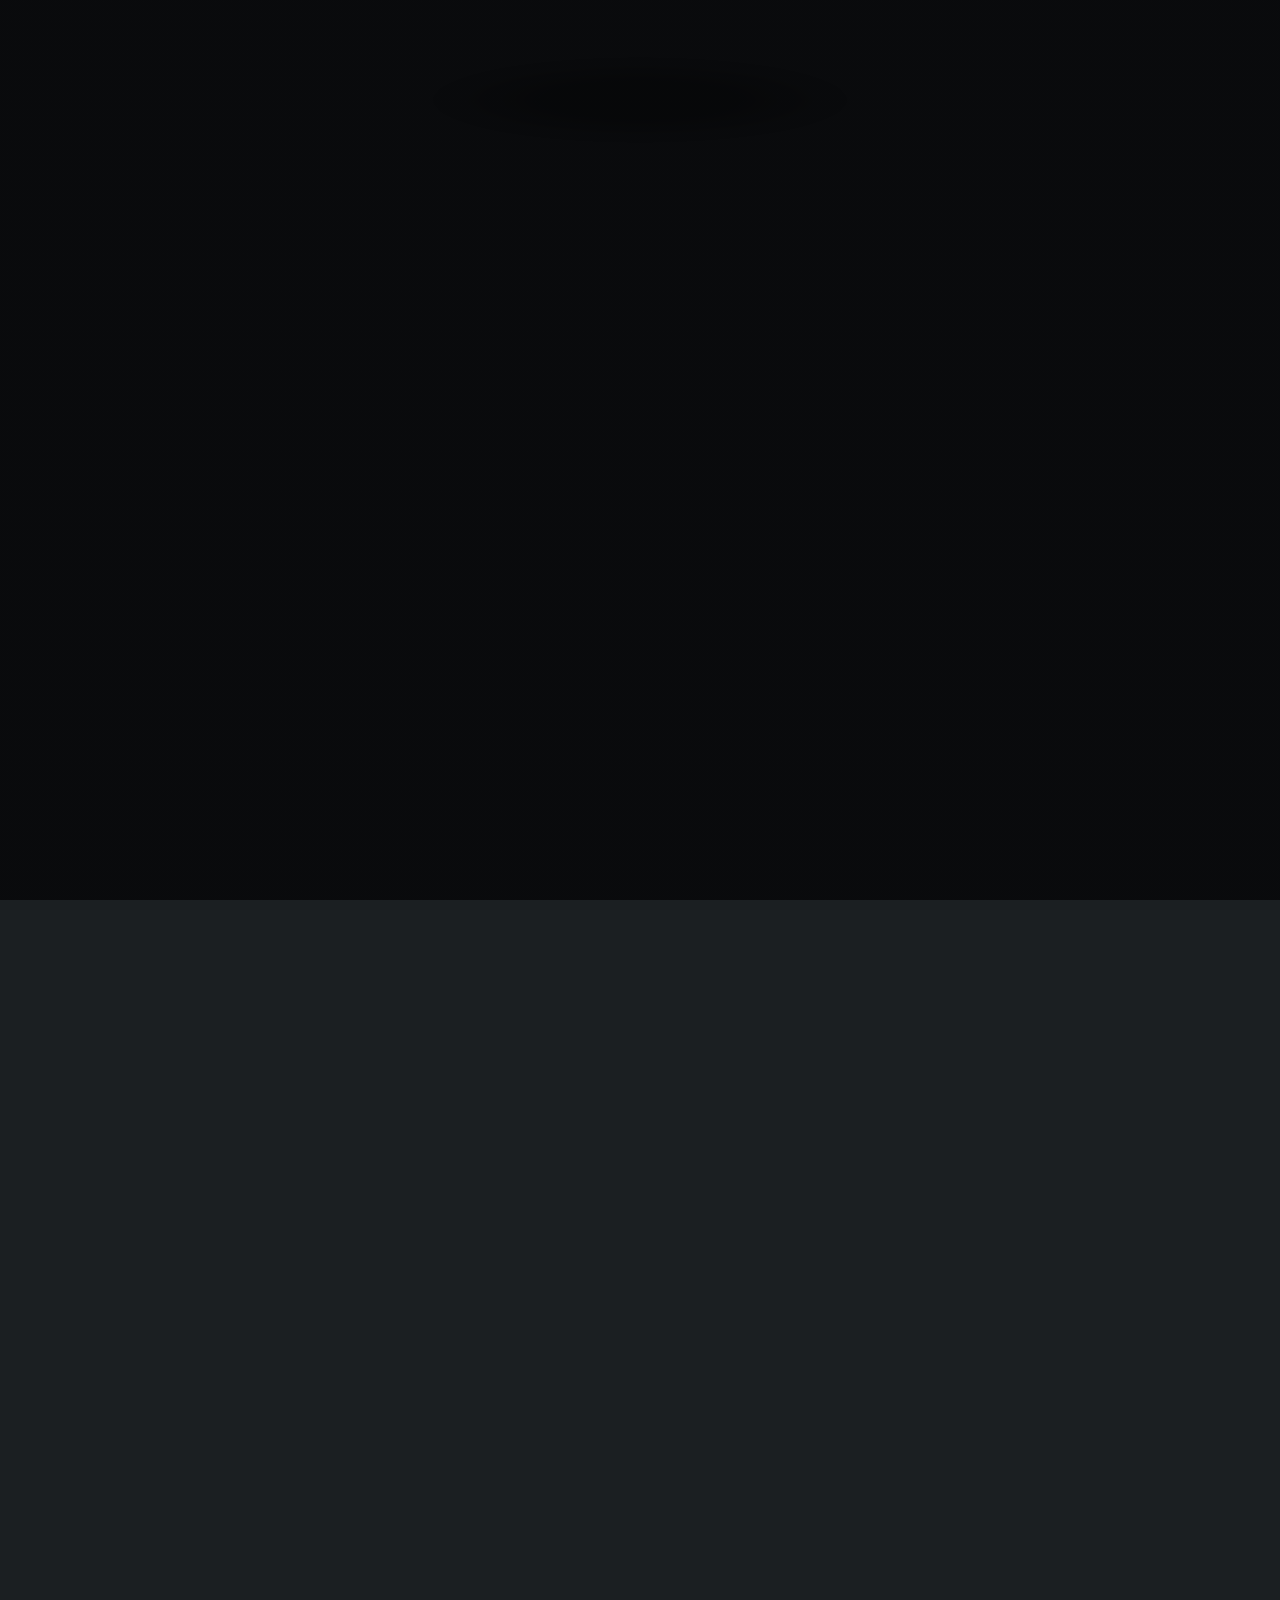
==== index.html @ 987b0de3 "updated CV" ====
<!DOCTYPE HTML>
<!--
	Dimension by HTML5 UP
	html5up.net | @ajlkn
	Free for personal and commercial use under the CCA 3.0 license (html5up.net/license)
-->
<html>
	<head>
		<title>Robb Calder - Hot Rocky Planet Researcher</title>
		<meta charset="utf-8" />
		<meta name="viewport" content="width=device-width, initial-scale=1, user-scalable=no" />
		<meta name="description" content="Robb, PhD student researching atmospheres of hot rocky planets and runaway greenhouse effects.">
		<link rel="stylesheet" href="assets/css/main.css" />
		<noscript><link rel="stylesheet" href="assets/css/noscript.css" /></noscript>
	</head>
	<body class="is-preload">

		<!-- Wrapper -->
			<div id="wrapper">

				<!-- Header -->
					<header id="header">
						<div class="content">
							<div class="inner">
								<h1>Robb Calder</h1>
								<p>Astrophysics PhD Student, University of Cambridge</p>
							</div>
						</div>
						<nav>
							<ul>
								<li><a href="#intro">About Me</a></li>
								<li><a href="#work">Research</a></li>
								<li><a href="#about">CV</a></li>
								<li><a href="#contact">Contact</a></li>
								<!--<li><a href="#elements">Elements</a></li>-->
							</ul>
						</nav>
					</header>

				<!-- Main -->
					<div id="main">

						<!-- Intro -->
							<article id="intro">
								<h2 class="major">About Me</h2>
								<span class="image main"><img src="images/RCalder_1.jpg" alt="" style="display: block; margin: 0 auto; width: 50%; height: auto;"/></span>
								<p>I’m Robb, a PhD student at the Institute of Astronomy, University of Cambridge. My research focuses on the atmospheres and interiors of Sub-Neptunes: planets between the size of Earth and Neptune. They are the most common type of planet in the galaxy, but there is still so much we don't know about them. What are they made of? How did they form? Could they support life? I use coupled interior-atmosphere models to simulate their evolution and their potential for hosting life.</p>
							</article>

						<!-- Work -->
							<article id="work">
								<h2 class="major">Research</h2>
								<style>
								  .spaced-heading {
								    margin-top: 90px;
								  }
								</style>

								<h3 class="spaced-heading">Magma Oceans on Sub-Neptunes</h3>
								<p>My current work focusses on the thermal evolution of magma oceans on Sub-Neptunes. Most of the rocky planets in the solar system, such as Earth, Mars and Venus, began in a fully molten state. Over time, their surfaces solidified, and they continued to evolve into the worlds we observe today. For Sub-Neptune sized planets, the evolution of magma oceans may differ significantly from that of the Solar System planets because of their massive, hydrogen-dominated atmospheres. Using the PROTEUS modelling framework, we investigate the factors that govern magma ocean evolution on sub-Neptunes, and assess whether some may host permanent magma oceans that never solidify.</p>
								<span class="image main"><img src="images/Slide2.jpg" alt="" /></span>
								<h3 class="spaced-heading">Ozone on Venus</h3>
								<p>My previous research has focused on ozone in the atmospheres of Venus-like planets. The presence of an ozone layer in Venus' mesosphere is a puzzle for 									planetary scientists: its origin remains unknown. If a similar ozone layer were found on other Venus-like worlds, it could complicate the use of ozone as a marker for 									identifying habitable Earth-like planets. I’ve been using atmospheric models to investigate the source of Venus' ozone and explore whether it might appear on other 									planets with similar conditions.</p>
								<span class="image main"><img src="images/Slide1.jpg" alt="" /></span>
								<h3 class="spaced-heading">Selected Publications</h3>
								<ul>
								        <li>Calder, R., Shorttle, O., Nicholls, H., Lichtenberg, T., & Guimond, C. M. (2026). Most rocky sub-Neptunes are molten: mapping the solidification shoreline for gas dwarf exoplanets. Monthly Notices of the Royal Astronomical Society, 549(3), stag1007. <a href="https://ui.adsabs.harvard.edu/abs/2026MNRAS.549g1007C/abstract">(ADS Link)</a>.</li>
									<li>Calder, R., Shorttle, O., Jordan, S., Rimmer, P., & Constantinou, T. (2025). Abiotic ozone in the observable atmospheres of Venus and Venus-like exoplanets. Monthly Notices of the Royal Astronomical Society, 540(3), 2432-2450. <a href="https://ui.adsabs.harvard.edu/abs/2025MNRAS.540.2432C/abstract">(ADS Link)</a>.</li>
									<li>Helling, C., Samra, D., Lewis, D., Calder, R., Hirst, G., Woitke, P., ... & Chubb, K. L. (2023). Exoplanet weather and climate regimes with clouds and thermal 										ionospheres-A model grid study in support of large-scale observational campaigns. Astronomy & Astrophysics, 671, A122 <a href="https://ui.adsabs.harvard.edu/abs/2023A%26A...671A.122H/abstract">(ADS link)</a>.</li>
								</ul>
							</article>

						<!-- About -->
							<article id="about">
								<style>
								  .spaced_paragraph {
								    margin-bottom: 40px;
								  }
								</style>
								<h2 class="major">CV</h2>
								<embed src="Academic_CV.pdf" width="700" height="800" type="application/pdf">
							</article>

						<!-- Contact -->
							<article id="contact">
							
								<h2 class="major">Contact</h2>
								<h3 class="spaced-heading">Address</h3>
								<p>
								Institute of Astronomy<br>
								Madingley Rd, Cambridge<br>
								CB3 0HA<br>
								
								<h3 class="spaced-heading">E-mail</h3>
								<p>rdc49@cam.ac.uk</p>
							</article>

					</div>

				<!-- Footer -->
					<footer id="footer">
						<p class="copyright">&copy;Design: <a href="https://html5up.net">HTML5 UP</a>.</p>
					</footer>

			</div>

		<!-- BG -->
			<div id="bg"></div>

		<!-- Scripts -->
			<script src="assets/js/jquery.min.js"></script>
			<script src="assets/js/browser.min.js"></script>
			<script src="assets/js/breakpoints.min.js"></script>
			<script src="assets/js/util.js"></script>
			<script src="assets/js/main.js"></script>

	</body>
</html>
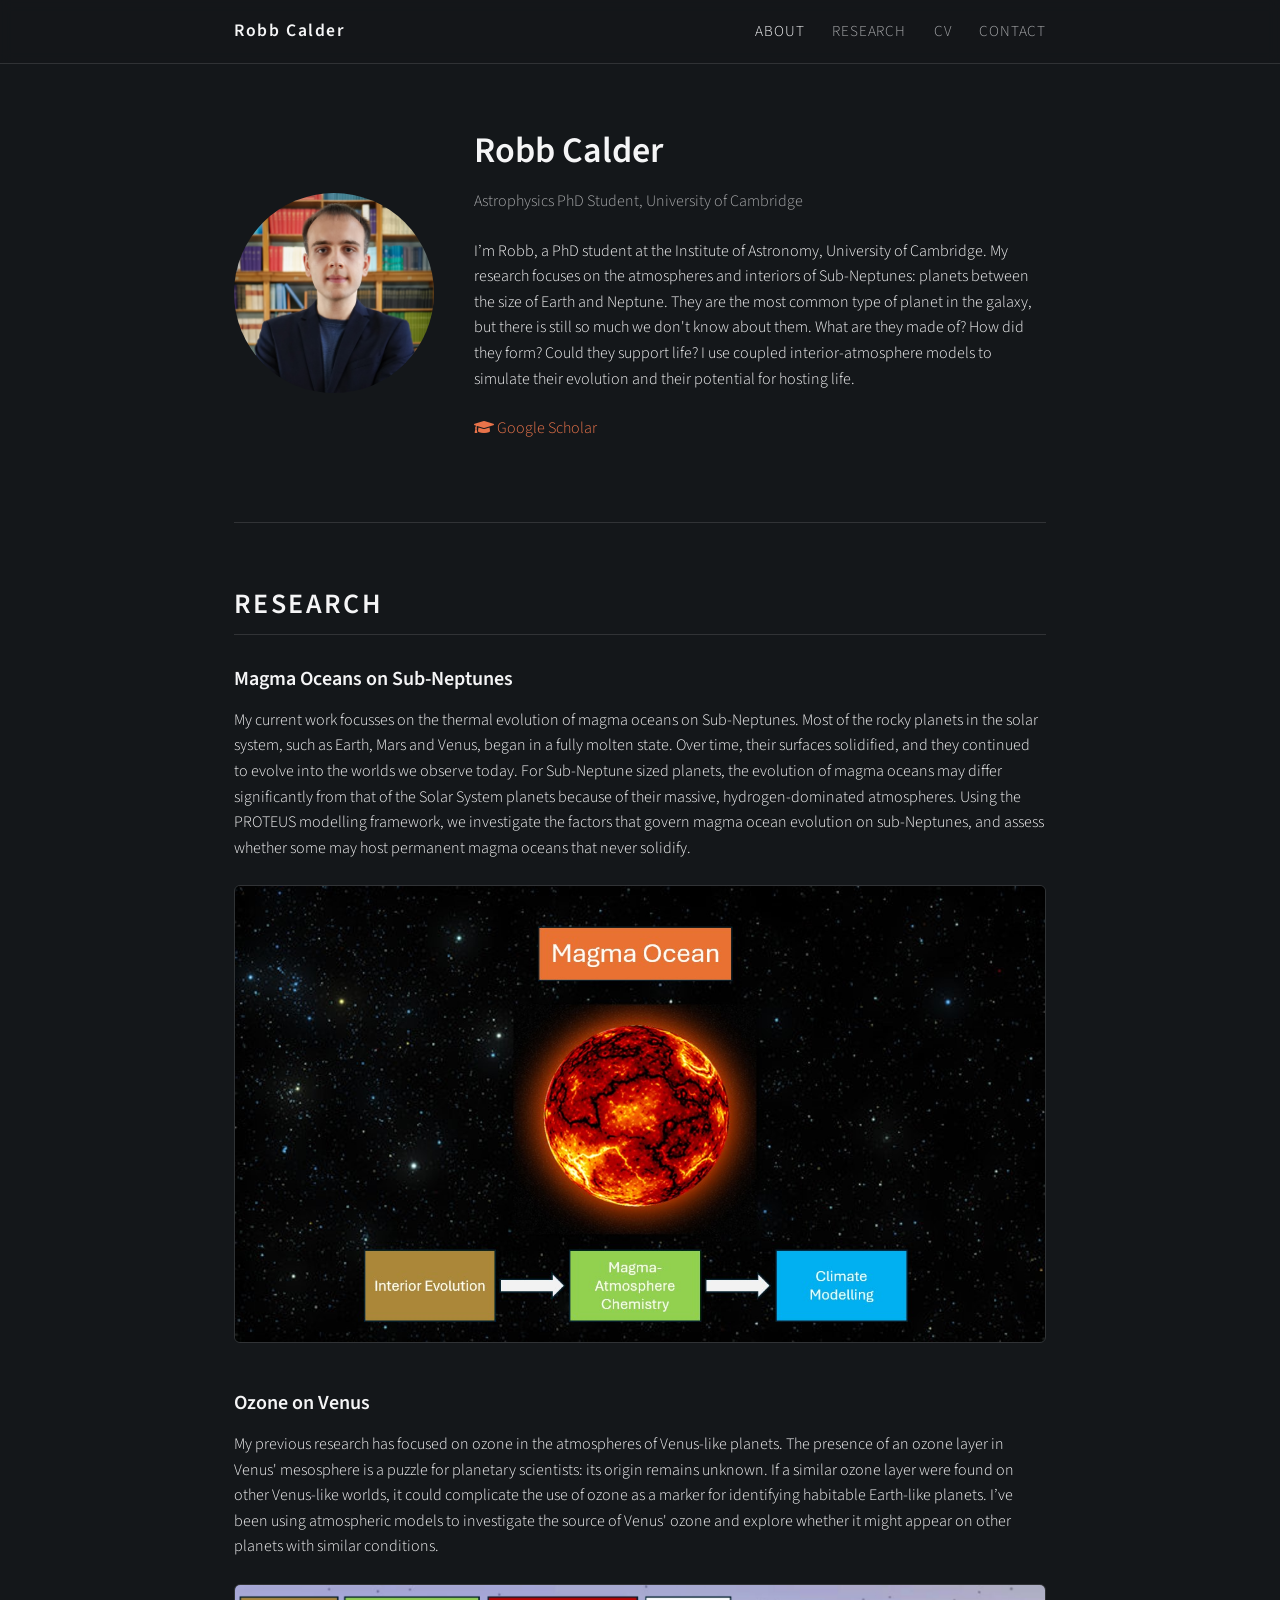
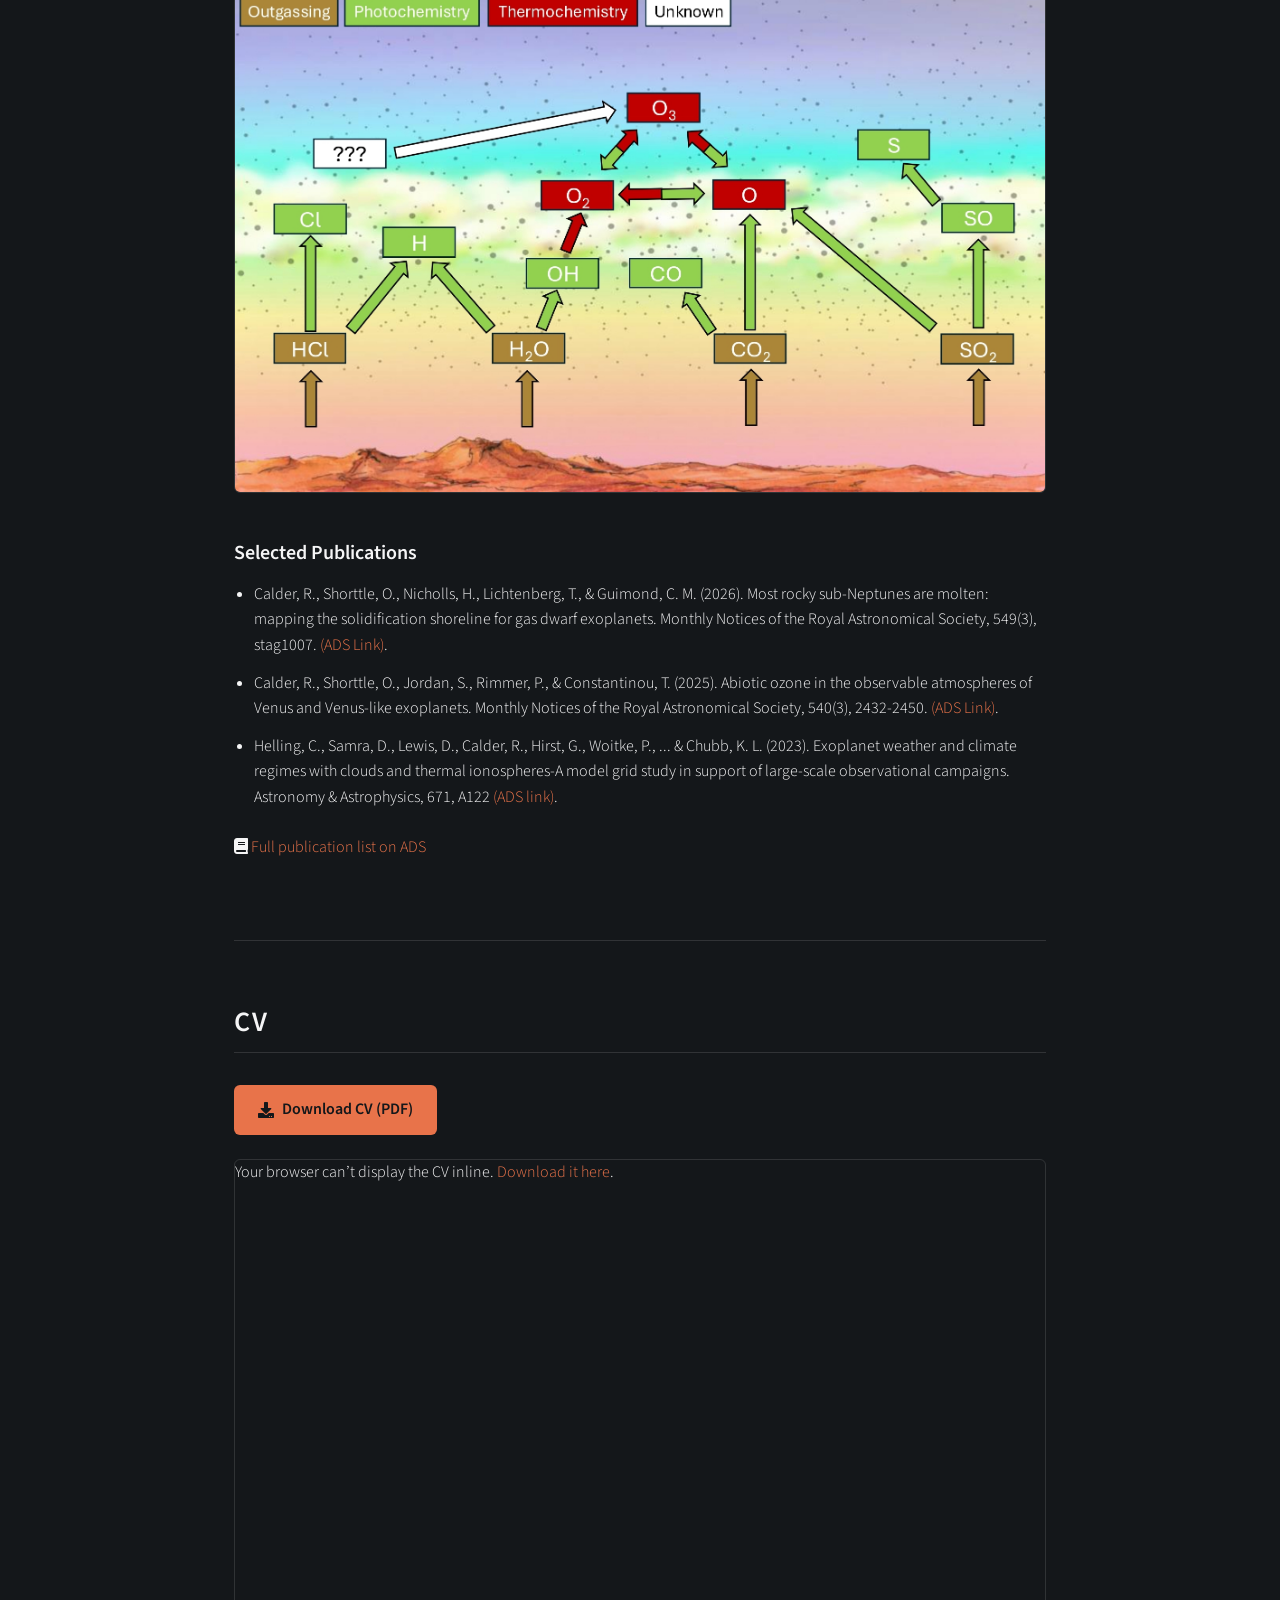
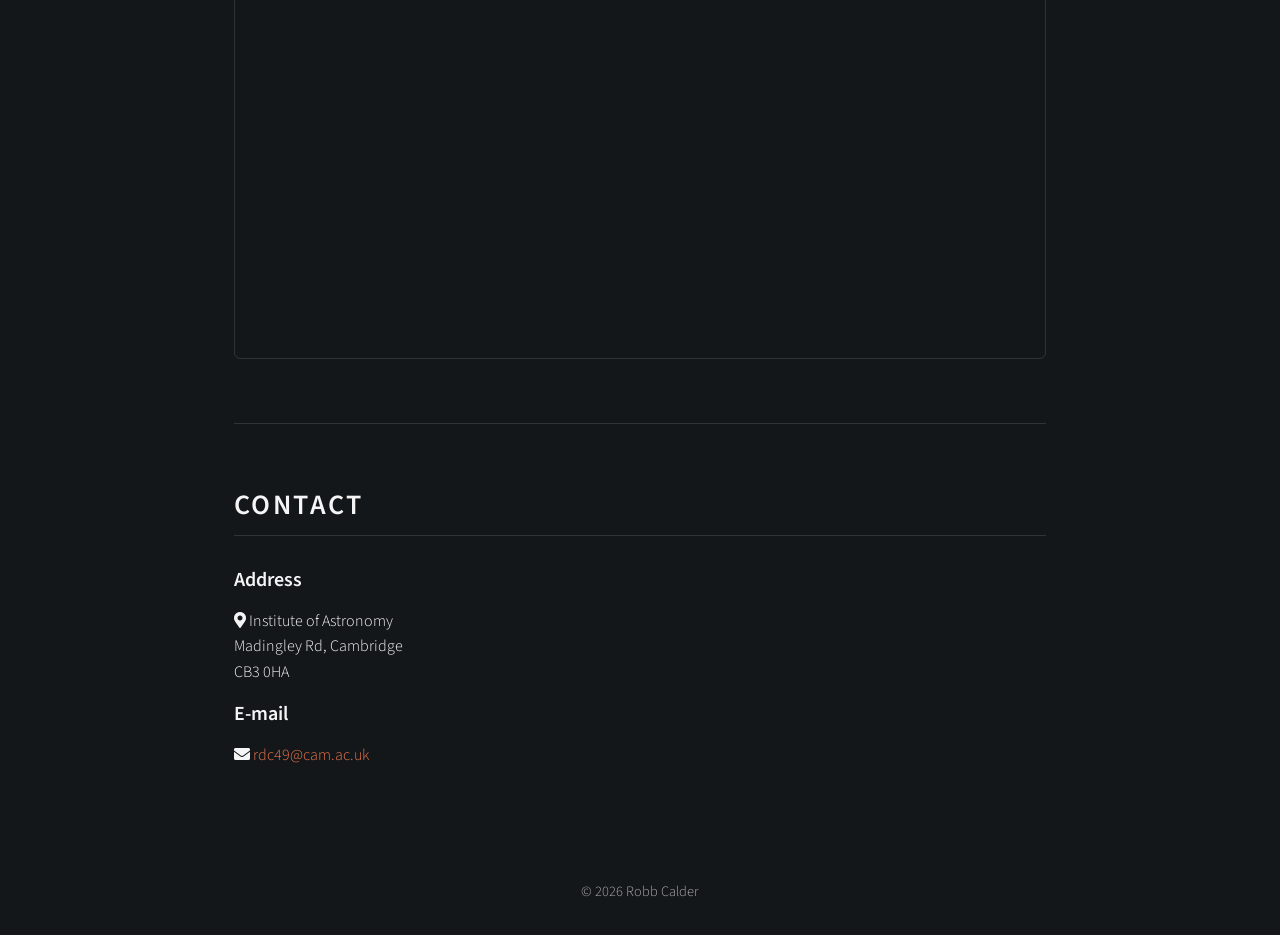
==== commit f1aabdb7: "Rebuild site as plain HTML/CSS, fix content issues, add profile/publication links Replace the jQuery" ====
--- a/index.html
+++ b/index.html
@@ -1,118 +1,113 @@
-<!DOCTYPE HTML>
-<!--
-	Dimension by HTML5 UP
-	html5up.net | @ajlkn
-	Free for personal and commercial use under the CCA 3.0 license (html5up.net/license)
--->
-<html>
-	<head>
-		<title>Robb Calder - Hot Rocky Planet Researcher</title>
-		<meta charset="utf-8" />
-		<meta name="viewport" content="width=device-width, initial-scale=1, user-scalable=no" />
-		<meta name="description" content="Robb, PhD student researching atmospheres of hot rocky planets and runaway greenhouse effects.">
-		<link rel="stylesheet" href="assets/css/main.css" />
-		<noscript><link rel="stylesheet" href="assets/css/noscript.css" /></noscript>
-	</head>
-	<body class="is-preload">
-
-		<!-- Wrapper -->
-			<div id="wrapper">
-
-				<!-- Header -->
-					<header id="header">
-						<div class="content">
-							<div class="inner">
-								<h1>Robb Calder</h1>
-								<p>Astrophysics PhD Student, University of Cambridge</p>
-							</div>
-						</div>
-						<nav>
-							<ul>
-								<li><a href="#intro">About Me</a></li>
-								<li><a href="#work">Research</a></li>
-								<li><a href="#about">CV</a></li>
-								<li><a href="#contact">Contact</a></li>
-								<!--<li><a href="#elements">Elements</a></li>-->
-							</ul>
-						</nav>
-					</header>
-
-				<!-- Main -->
-					<div id="main">
-
-						<!-- Intro -->
-							<article id="intro">
-								<h2 class="major">About Me</h2>
-								<span class="image main"><img src="images/RCalder_1.jpg" alt="" style="display: block; margin: 0 auto; width: 50%; height: auto;"/></span>
-								<p>I’m Robb, a PhD student at the Institute of Astronomy, University of Cambridge. My research focuses on the atmospheres and interiors of Sub-Neptunes: planets between the size of Earth and Neptune. They are the most common type of planet in the galaxy, but there is still so much we don't know about them. What are they made of? How did they form? Could they support life? I use coupled interior-atmosphere models to simulate their evolution and their potential for hosting life.</p>
-							</article>
-
-						<!-- Work -->
-							<article id="work">
-								<h2 class="major">Research</h2>
-								<style>
-								  .spaced-heading {
-								    margin-top: 90px;
-								  }
-								</style>
-
-								<h3 class="spaced-heading">Magma Oceans on Sub-Neptunes</h3>
-								<p>My current work focusses on the thermal evolution of magma oceans on Sub-Neptunes. Most of the rocky planets in the solar system, such as Earth, Mars and Venus, began in a fully molten state. Over time, their surfaces solidified, and they continued to evolve into the worlds we observe today. For Sub-Neptune sized planets, the evolution of magma oceans may differ significantly from that of the Solar System planets because of their massive, hydrogen-dominated atmospheres. Using the PROTEUS modelling framework, we investigate the factors that govern magma ocean evolution on sub-Neptunes, and assess whether some may host permanent magma oceans that never solidify.</p>
-								<span class="image main"><img src="images/Slide2.jpg" alt="" /></span>
-								<h3 class="spaced-heading">Ozone on Venus</h3>
-								<p>My previous research has focused on ozone in the atmospheres of Venus-like planets. The presence of an ozone layer in Venus' mesosphere is a puzzle for 									planetary scientists: its origin remains unknown. If a similar ozone layer were found on other Venus-like worlds, it could complicate the use of ozone as a marker for 									identifying habitable Earth-like planets. I’ve been using atmospheric models to investigate the source of Venus' ozone and explore whether it might appear on other 									planets with similar conditions.</p>
-								<span class="image main"><img src="images/Slide1.jpg" alt="" /></span>
-								<h3 class="spaced-heading">Selected Publications</h3>
-								<ul>
-								        <li>Calder, R., Shorttle, O., Nicholls, H., Lichtenberg, T., & Guimond, C. M. (2026). Most rocky sub-Neptunes are molten: mapping the solidification shoreline for gas dwarf exoplanets. Monthly Notices of the Royal Astronomical Society, 549(3), stag1007. <a href="https://ui.adsabs.harvard.edu/abs/2026MNRAS.549g1007C/abstract">(ADS Link)</a>.</li>
-									<li>Calder, R., Shorttle, O., Jordan, S., Rimmer, P., & Constantinou, T. (2025). Abiotic ozone in the observable atmospheres of Venus and Venus-like exoplanets. Monthly Notices of the Royal Astronomical Society, 540(3), 2432-2450. <a href="https://ui.adsabs.harvard.edu/abs/2025MNRAS.540.2432C/abstract">(ADS Link)</a>.</li>
-									<li>Helling, C., Samra, D., Lewis, D., Calder, R., Hirst, G., Woitke, P., ... & Chubb, K. L. (2023). Exoplanet weather and climate regimes with clouds and thermal 										ionospheres-A model grid study in support of large-scale observational campaigns. Astronomy & Astrophysics, 671, A122 <a href="https://ui.adsabs.harvard.edu/abs/2023A%26A...671A.122H/abstract">(ADS link)</a>.</li>
-								</ul>
-							</article>
-
-						<!-- About -->
-							<article id="about">
-								<style>
-								  .spaced_paragraph {
-								    margin-bottom: 40px;
-								  }
-								</style>
-								<h2 class="major">CV</h2>
-								<embed src="Academic_CV.pdf" width="700" height="800" type="application/pdf">
-							</article>
-
-						<!-- Contact -->
-							<article id="contact">
-							
-								<h2 class="major">Contact</h2>
-								<h3 class="spaced-heading">Address</h3>
-								<p>
-								Institute of Astronomy<br>
-								Madingley Rd, Cambridge<br>
-								CB3 0HA<br>
-								
-								<h3 class="spaced-heading">E-mail</h3>
-								<p>rdc49@cam.ac.uk</p>
-							</article>
-
-					</div>
-
-				<!-- Footer -->
-					<footer id="footer">
-						<p class="copyright">&copy;Design: <a href="https://html5up.net">HTML5 UP</a>.</p>
-					</footer>
-
-			</div>
-
-		<!-- BG -->
-			<div id="bg"></div>
-
-		<!-- Scripts -->
-			<script src="assets/js/jquery.min.js"></script>
-			<script src="assets/js/browser.min.js"></script>
-			<script src="assets/js/breakpoints.min.js"></script>
-			<script src="assets/js/util.js"></script>
-			<script src="assets/js/main.js"></script>
-
-	</body>
-</html>
+<!DOCTYPE html>
+<html lang="en">
+	<head>
+		<meta charset="utf-8" />
+		<title>Robb Calder - Hot Rocky Planet Researcher</title>
+		<meta name="viewport" content="width=device-width, initial-scale=1" />
+		<meta name="description" content="Robb, PhD student researching atmospheres of hot rocky planets and runaway greenhouse effects.">
+		<link rel="preconnect" href="https://fonts.googleapis.com">
+		<link rel="preconnect" href="https://fonts.gstatic.com" crossorigin>
+		<link rel="stylesheet" href="https://fonts.googleapis.com/css?family=Source+Sans+Pro:300,300italic,600,600italic&display=swap">
+		<link rel="stylesheet" href="assets/css/fontawesome-all.min.css" />
+		<link rel="stylesheet" href="assets/css/main.css" />
+	</head>
+	<body>
+
+		<header id="site-header">
+			<div class="header-inner">
+				<a href="#about" class="site-title">Robb Calder</a>
+
+				<button class="nav-toggle" aria-expanded="false" aria-controls="site-nav" aria-label="Toggle navigation">
+					<span></span><span></span><span></span>
+				</button>
+
+				<nav id="site-nav">
+					<a href="#about">About</a>
+					<a href="#research">Research</a>
+					<a href="#cv">CV</a>
+					<a href="#contact">Contact</a>
+				</nav>
+			</div>
+		</header>
+
+		<main>
+
+			<section id="about" class="section">
+				<div class="section-inner about-layout">
+					<span class="portrait-frame">
+						<img class="portrait" src="images/RCalder_1.jpg" alt="Portrait photo of Robb Calder" />
+					</span>
+					<div>
+						<h1>Robb Calder</h1>
+						<p class="subtitle">Astrophysics PhD Student, University of Cambridge</p>
+						<p>I&rsquo;m Robb, a PhD student at the Institute of Astronomy, University of Cambridge. My research focuses on the atmospheres and interiors of Sub-Neptunes: planets between the size of Earth and Neptune. They are the most common type of planet in the galaxy, but there is still so much we don't know about them. What are they made of? How did they form? Could they support life? I use coupled interior-atmosphere models to simulate their evolution and their potential for hosting life.</p>
+						<p class="profile-links">
+							<a href="https://scholar.google.com/scholar?hl=en&amp;as_sdt=0%2C5&amp;q=robb+calder&amp;btnG="><i class="fas fa-graduation-cap" aria-hidden="true"></i> Google Scholar</a>
+						</p>
+					</div>
+				</div>
+			</section>
+
+			<section id="research" class="section">
+				<div class="section-inner">
+					<h2>Research</h2>
+
+					<article class="research-item">
+						<h3>Magma Oceans on Sub-Neptunes</h3>
+						<p>My current work focusses on the thermal evolution of magma oceans on Sub-Neptunes. Most of the rocky planets in the solar system, such as Earth, Mars and Venus, began in a fully molten state. Over time, their surfaces solidified, and they continued to evolve into the worlds we observe today. For Sub-Neptune sized planets, the evolution of magma oceans may differ significantly from that of the Solar System planets because of their massive, hydrogen-dominated atmospheres. Using the PROTEUS modelling framework, we investigate the factors that govern magma ocean evolution on sub-Neptunes, and assess whether some may host permanent magma oceans that never solidify.</p>
+						<img src="images/Slide2.jpg" alt="Diagram of magma ocean evolution beneath a hydrogen-dominated atmosphere on a sub-Neptune" />
+					</article>
+
+					<article class="research-item">
+						<h3>Ozone on Venus</h3>
+						<p>My previous research has focused on ozone in the atmospheres of Venus-like planets. The presence of an ozone layer in Venus' mesosphere is a puzzle for planetary scientists: its origin remains unknown. If a similar ozone layer were found on other Venus-like worlds, it could complicate the use of ozone as a marker for identifying habitable Earth-like planets. I&rsquo;ve been using atmospheric models to investigate the source of Venus' ozone and explore whether it might appear on other planets with similar conditions.</p>
+						<img src="images/Slide1.jpg" alt="Diagram of abiotic ozone formation in the atmosphere of Venus" />
+					</article>
+
+					<div class="research-item">
+						<h3>Selected Publications</h3>
+						<ul class="publications">
+							<li>Calder, R., Shorttle, O., Nicholls, H., Lichtenberg, T., &amp; Guimond, C. M. (2026). Most rocky sub-Neptunes are molten: mapping the solidification shoreline for gas dwarf exoplanets. Monthly Notices of the Royal Astronomical Society, 549(3), stag1007. <a href="https://ui.adsabs.harvard.edu/abs/2026MNRAS.549g1007C/abstract">(ADS Link)</a>.</li>
+							<li>Calder, R., Shorttle, O., Jordan, S., Rimmer, P., &amp; Constantinou, T. (2025). Abiotic ozone in the observable atmospheres of Venus and Venus-like exoplanets. Monthly Notices of the Royal Astronomical Society, 540(3), 2432-2450. <a href="https://ui.adsabs.harvard.edu/abs/2025MNRAS.540.2432C/abstract">(ADS Link)</a>.</li>
+							<li>Helling, C., Samra, D., Lewis, D., Calder, R., Hirst, G., Woitke, P., ... &amp; Chubb, K. L. (2023). Exoplanet weather and climate regimes with clouds and thermal ionospheres-A model grid study in support of large-scale observational campaigns. Astronomy &amp; Astrophysics, 671, A122 <a href="https://ui.adsabs.harvard.edu/abs/2023A%26A...671A.122H/abstract">(ADS link)</a>.</li>
+						</ul>
+						<p class="publications-link"><i class="fas fa-book" aria-hidden="true"></i> <a href="https://ui.adsabs.harvard.edu/search/fq=%7B!type%3Daqp%20v%3D%24fq_database%7D&fq_database=(database%3Aastronomy%20OR%20database%3Aphysics)&q=%20author%3A%22calder%2C%20robb%22&sort=date%20desc%2C%20bibcode%20desc&p_=0">Full publication list on ADS</a></p>
+					</div>
+				</div>
+			</section>
+
+			<section id="cv" class="section">
+				<div class="section-inner">
+					<h2>CV</h2>
+					<a class="button" href="Academic_CV.pdf" download><i class="fas fa-download" aria-hidden="true"></i> Download CV (PDF)</a>
+					<object class="cv-embed" data="Academic_CV.pdf" type="application/pdf" width="100%" height="800">
+						<p>Your browser can&rsquo;t display the CV inline. <a href="Academic_CV.pdf">Download it here</a>.</p>
+					</object>
+				</div>
+			</section>
+
+			<section id="contact" class="section">
+				<div class="section-inner">
+					<h2>Contact</h2>
+					<h3>Address</h3>
+					<p>
+						<i class="fas fa-map-marker-alt" aria-hidden="true"></i>
+						Institute of Astronomy<br>
+						Madingley Rd, Cambridge<br>
+						CB3 0HA
+					</p>
+					<h3>E-mail</h3>
+					<p><i class="fas fa-envelope" aria-hidden="true"></i> <a href="mailto:rdc49@cam.ac.uk">rdc49@cam.ac.uk</a></p>
+				</div>
+			</section>
+
+		</main>
+
+		<footer id="site-footer">
+			<p>&copy; 2026 Robb Calder</p>
+		</footer>
+
+		<script src="assets/js/main.js"></script>
+
+	</body>
+</html>
--- a/assets/css/main.css
+++ b/assets/css/main.css
@@ -0,0 +1,319 @@
+/*
+	Custom stylesheet for rdc49.github.io.
+	Plain CSS, no build step — edit this file directly.
+*/
+
+:root {
+	--bg: #14171a;
+	--bg-alt: #1b1f22;
+	--fg: #f5f5f6;
+	--fg-muted: rgba(245, 245, 246, 0.65);
+	--accent: #e8734a;
+	--border: rgba(255, 255, 255, 0.12);
+	--max-width: 860px;
+	--header-height: 4rem;
+	--radius: 6px;
+}
+
+* {
+	box-sizing: border-box;
+}
+
+html {
+	scroll-behavior: smooth;
+}
+
+body {
+	margin: 0;
+	background: var(--bg);
+	color: var(--fg);
+	font-family: "Source Sans Pro", -apple-system, BlinkMacSystemFont, sans-serif;
+	font-weight: 300;
+	line-height: 1.6;
+	-webkit-font-smoothing: antialiased;
+}
+
+h1, h2, h3 {
+	font-weight: 600;
+	line-height: 1.25;
+	margin: 0 0 1rem;
+}
+
+h1 {
+	font-size: 2.25rem;
+}
+
+h2 {
+	font-size: 1.75rem;
+	letter-spacing: 0.15rem;
+	text-transform: uppercase;
+	border-bottom: 1px solid var(--border);
+	padding-bottom: 0.75rem;
+	margin-bottom: 2rem;
+}
+
+h3 {
+	font-size: 1.25rem;
+	color: var(--fg);
+}
+
+p {
+	margin: 0 0 1rem;
+}
+
+a {
+	color: var(--accent);
+	text-decoration: none;
+}
+
+a:hover,
+a:focus {
+	text-decoration: underline;
+}
+
+img {
+	max-width: 100%;
+	height: auto;
+	display: block;
+}
+
+ul {
+	margin: 0 0 1rem;
+	padding-left: 1.25rem;
+}
+
+li {
+	margin-bottom: 0.75rem;
+}
+
+/* Header */
+
+#site-header {
+	position: sticky;
+	top: 0;
+	z-index: 100;
+	background: rgba(20, 23, 26, 0.9);
+	backdrop-filter: blur(6px);
+	border-bottom: 1px solid var(--border);
+	height: var(--header-height);
+}
+
+.header-inner {
+	max-width: var(--max-width);
+	height: 100%;
+	margin: 0 auto;
+	padding: 0 1.5rem;
+	display: flex;
+	align-items: center;
+	justify-content: space-between;
+}
+
+.site-title {
+	color: var(--fg);
+	font-weight: 600;
+	font-size: 1.1rem;
+	letter-spacing: 0.1rem;
+}
+
+.site-title:hover {
+	text-decoration: none;
+	color: var(--accent);
+}
+
+#site-nav {
+	display: flex;
+	gap: 1.75rem;
+}
+
+#site-nav a {
+	color: var(--fg-muted);
+	font-size: 0.95rem;
+	letter-spacing: 0.05rem;
+	text-transform: uppercase;
+}
+
+#site-nav a:hover,
+#site-nav a.is-active {
+	color: var(--fg);
+	text-decoration: none;
+}
+
+.nav-toggle {
+	display: none;
+	flex-direction: column;
+	justify-content: center;
+	gap: 5px;
+	width: 2.25rem;
+	height: 2.25rem;
+	background: none;
+	border: 0;
+	cursor: pointer;
+	padding: 0;
+}
+
+.nav-toggle span {
+	display: block;
+	height: 2px;
+	background: var(--fg);
+	border-radius: 1px;
+}
+
+/* Main / sections */
+
+main {
+	max-width: var(--max-width);
+	margin: 0 auto;
+	padding: 0 1.5rem;
+}
+
+.section {
+	padding: 4rem 0;
+	border-bottom: 1px solid var(--border);
+	scroll-margin-top: var(--header-height);
+}
+
+.section:last-child {
+	border-bottom: none;
+}
+
+.section-inner {
+	width: 100%;
+}
+
+.about-layout {
+	display: flex;
+	gap: 2.5rem;
+	align-items: center;
+}
+
+.portrait-frame {
+	display: block;
+	width: 200px;
+	height: 200px;
+	border-radius: 50%;
+	overflow: hidden;
+	flex-shrink: 0;
+}
+
+.portrait {
+	width: 100%;
+	height: 100%;
+	object-fit: cover;
+	object-position: center 10%;
+	transform: scale(1.15);
+	transform-origin: 50% 18%;
+}
+
+.subtitle {
+	color: var(--fg-muted);
+	margin-bottom: 1.5rem;
+}
+
+.profile-links {
+	display: flex;
+	gap: 1.5rem;
+	margin-top: 1.5rem;
+}
+
+.research-item {
+	margin-bottom: 3rem;
+}
+
+.research-item:last-child {
+	margin-bottom: 0;
+}
+
+.research-item img {
+	margin-top: 1.5rem;
+	border-radius: var(--radius);
+	border: 1px solid var(--border);
+}
+
+.publications-link {
+	margin-top: 1.5rem;
+}
+
+.button {
+	display: inline-flex;
+	align-items: center;
+	gap: 0.5rem;
+	background: var(--accent);
+	color: #14171a;
+	font-weight: 600;
+	padding: 0.75rem 1.5rem;
+	border-radius: var(--radius);
+	margin-bottom: 1.5rem;
+}
+
+.button:hover {
+	text-decoration: none;
+	filter: brightness(1.1);
+}
+
+.cv-embed {
+	width: 100%;
+	border: 1px solid var(--border);
+	border-radius: var(--radius);
+	display: block;
+}
+
+/* Footer */
+
+#site-footer {
+	text-align: center;
+	padding: 2rem 1.5rem;
+	color: var(--fg-muted);
+	font-size: 0.9rem;
+}
+
+#site-footer p {
+	margin: 0;
+}
+
+/* Responsive */
+
+@media (max-width: 700px) {
+	.nav-toggle {
+		display: flex;
+	}
+
+	#site-nav {
+		display: none;
+		position: absolute;
+		top: var(--header-height);
+		left: 0;
+		right: 0;
+		flex-direction: column;
+		gap: 0;
+		background: var(--bg-alt);
+		border-bottom: 1px solid var(--border);
+	}
+
+	#site-nav.is-open {
+		display: flex;
+	}
+
+	#site-nav a {
+		padding: 1rem 1.5rem;
+		border-top: 1px solid var(--border);
+	}
+
+	.about-layout {
+		flex-direction: column;
+		text-align: center;
+	}
+
+	.portrait-frame {
+		width: 160px;
+		height: 160px;
+		margin: 0 auto;
+	}
+
+	h1 {
+		font-size: 1.75rem;
+	}
+
+	.cv-embed {
+		height: 500px;
+	}
+}
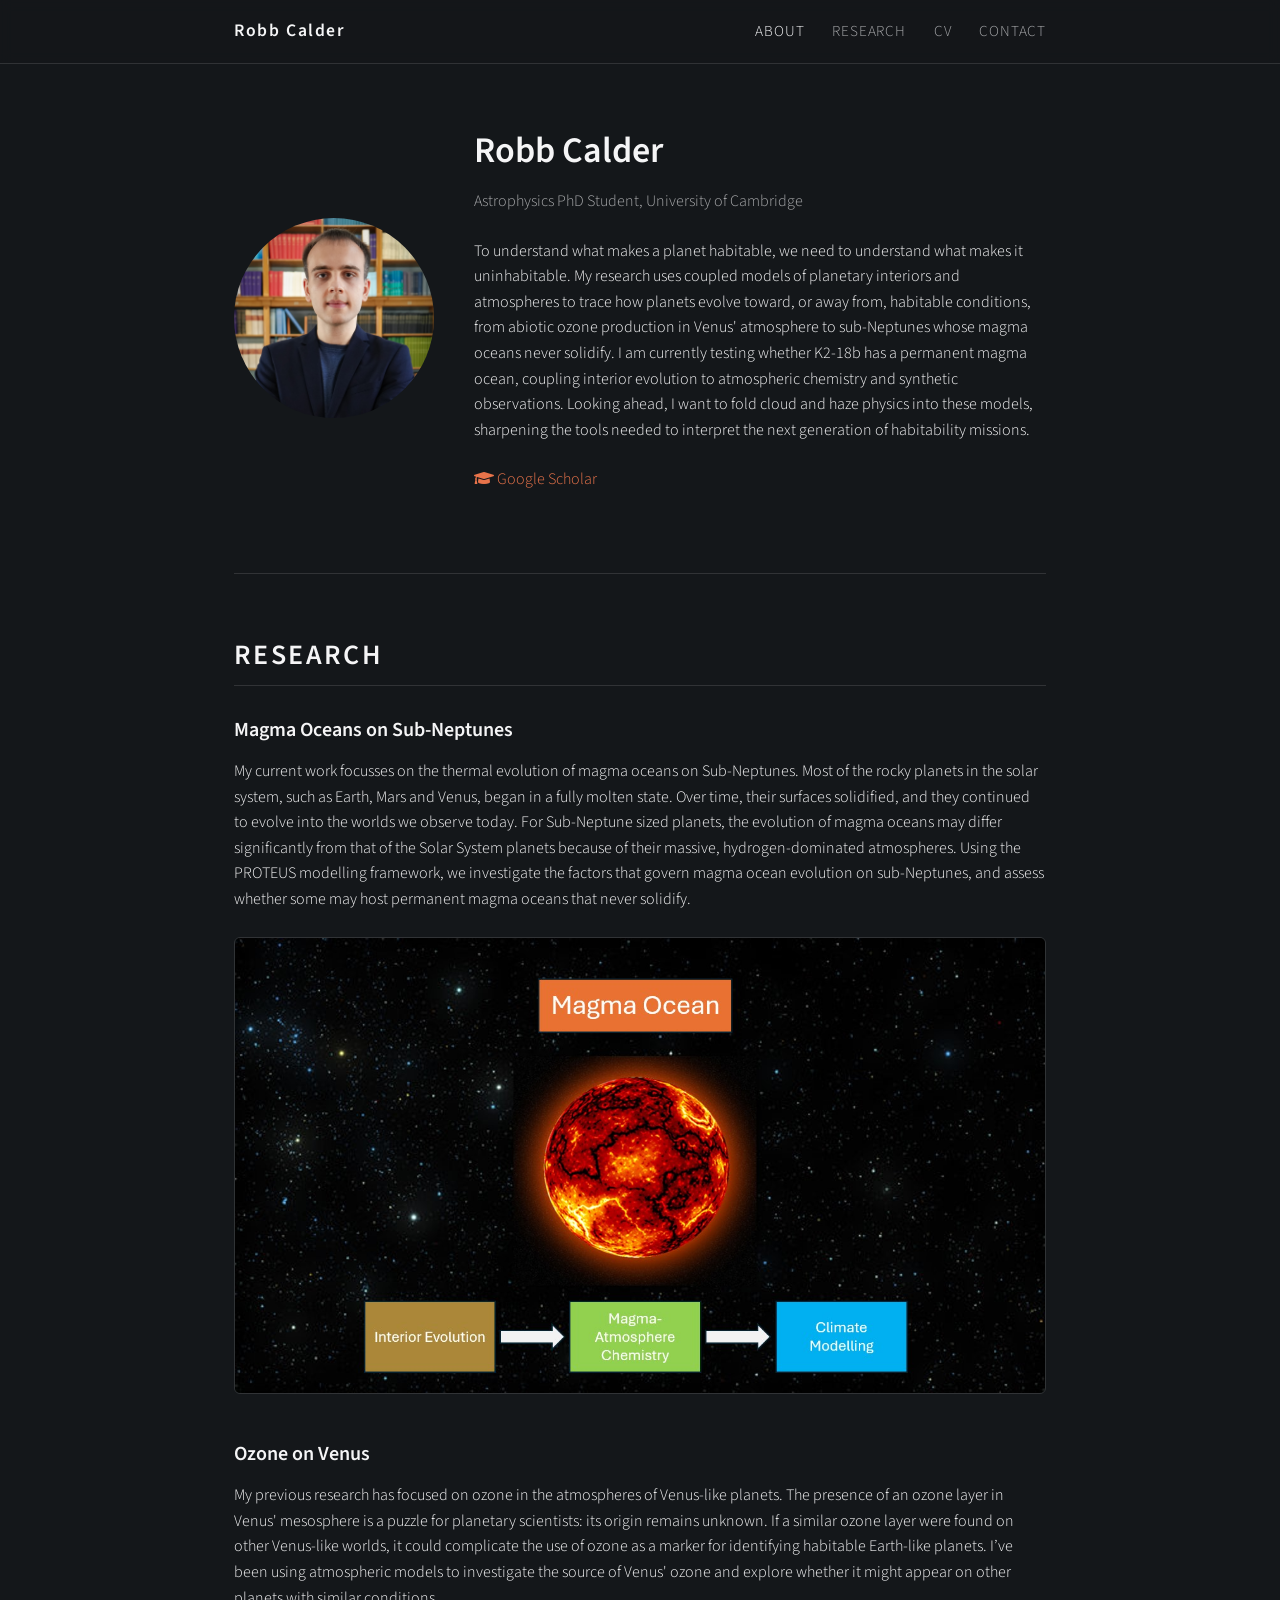
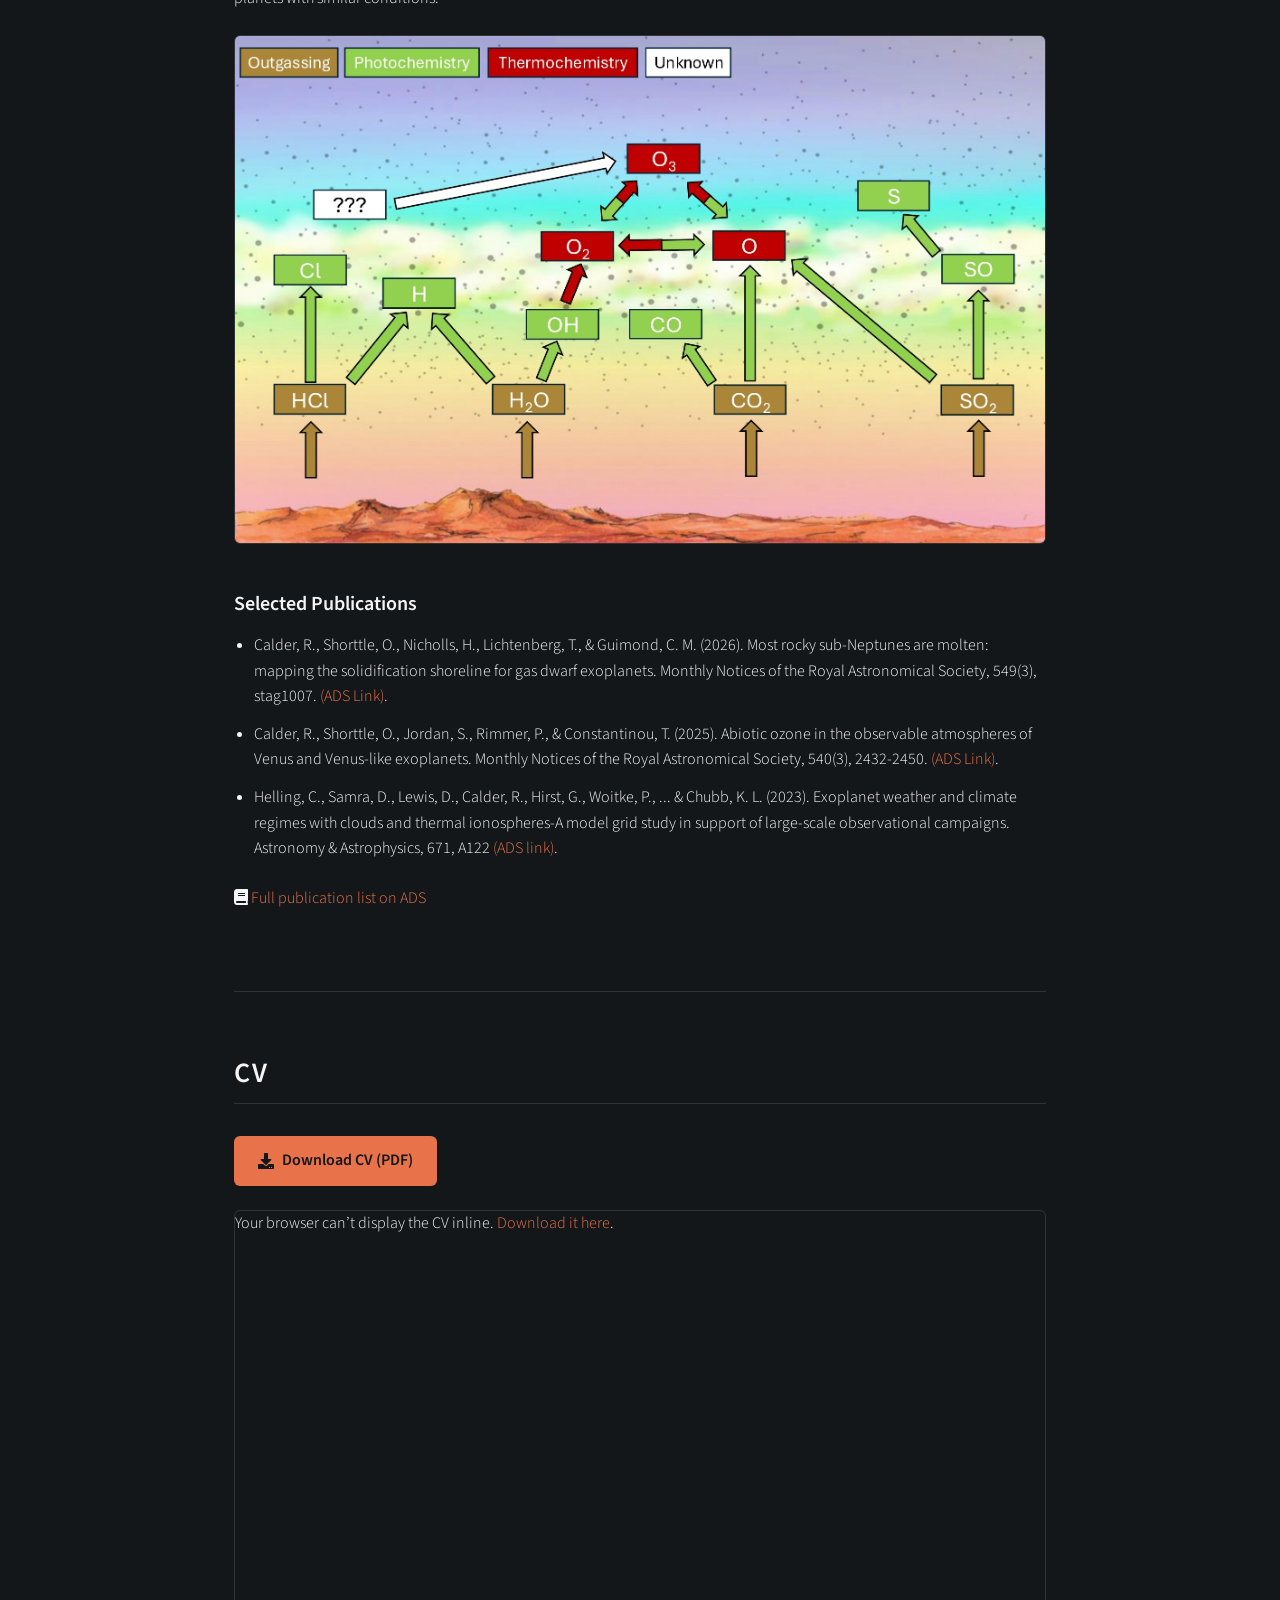
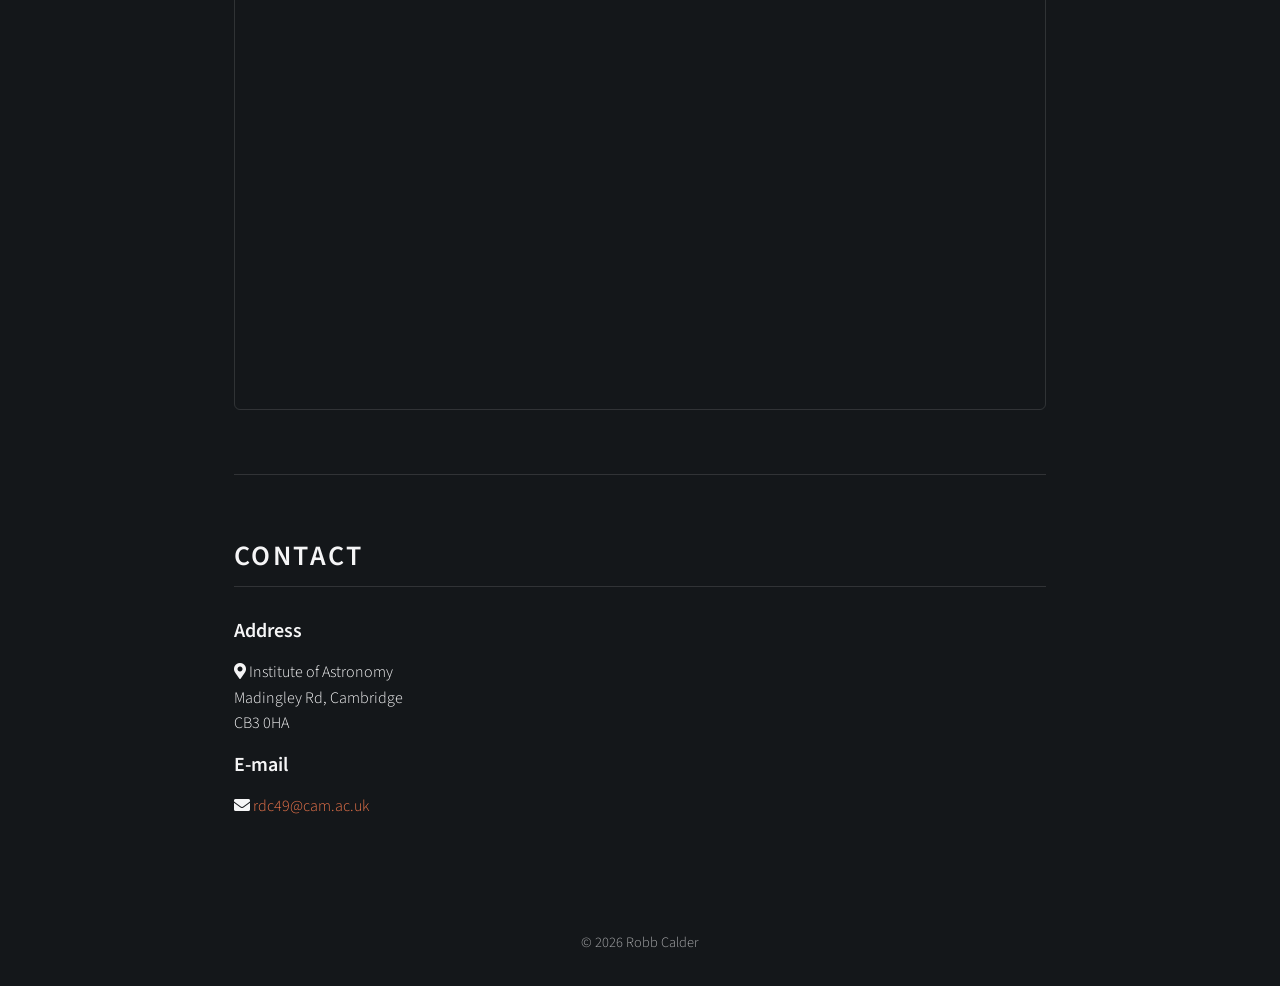
==== commit 0c0f8efd: "Update About section bio paragraph Co-Authored-By: Claude Sonnet 5 <noreply@anthropic.com> Claude-Se" ====
--- a/index.html
+++ b/index.html
@@ -40,7 +40,7 @@
 					<div>
 						<h1>Robb Calder</h1>
 						<p class="subtitle">Astrophysics PhD Student, University of Cambridge</p>
-						<p>I&rsquo;m Robb, a PhD student at the Institute of Astronomy, University of Cambridge. My research focuses on the atmospheres and interiors of Sub-Neptunes: planets between the size of Earth and Neptune. They are the most common type of planet in the galaxy, but there is still so much we don't know about them. What are they made of? How did they form? Could they support life? I use coupled interior-atmosphere models to simulate their evolution and their potential for hosting life.</p>
+						<p>To understand what makes a planet habitable, we need to understand what makes it uninhabitable. My research uses coupled models of planetary interiors and atmospheres to trace how planets evolve toward, or away from, habitable conditions, from abiotic ozone production in Venus' atmosphere to sub-Neptunes whose magma oceans never solidify. I am currently testing whether K2-18b has a permanent magma ocean, coupling interior evolution to atmospheric chemistry and synthetic observations. Looking ahead, I want to fold cloud and haze physics into these models, sharpening the tools needed to interpret the next generation of habitability missions.</p>
 						<p class="profile-links">
 							<a href="https://scholar.google.com/scholar?hl=en&amp;as_sdt=0%2C5&amp;q=robb+calder&amp;btnG="><i class="fas fa-graduation-cap" aria-hidden="true"></i> Google Scholar</a>
 						</p>
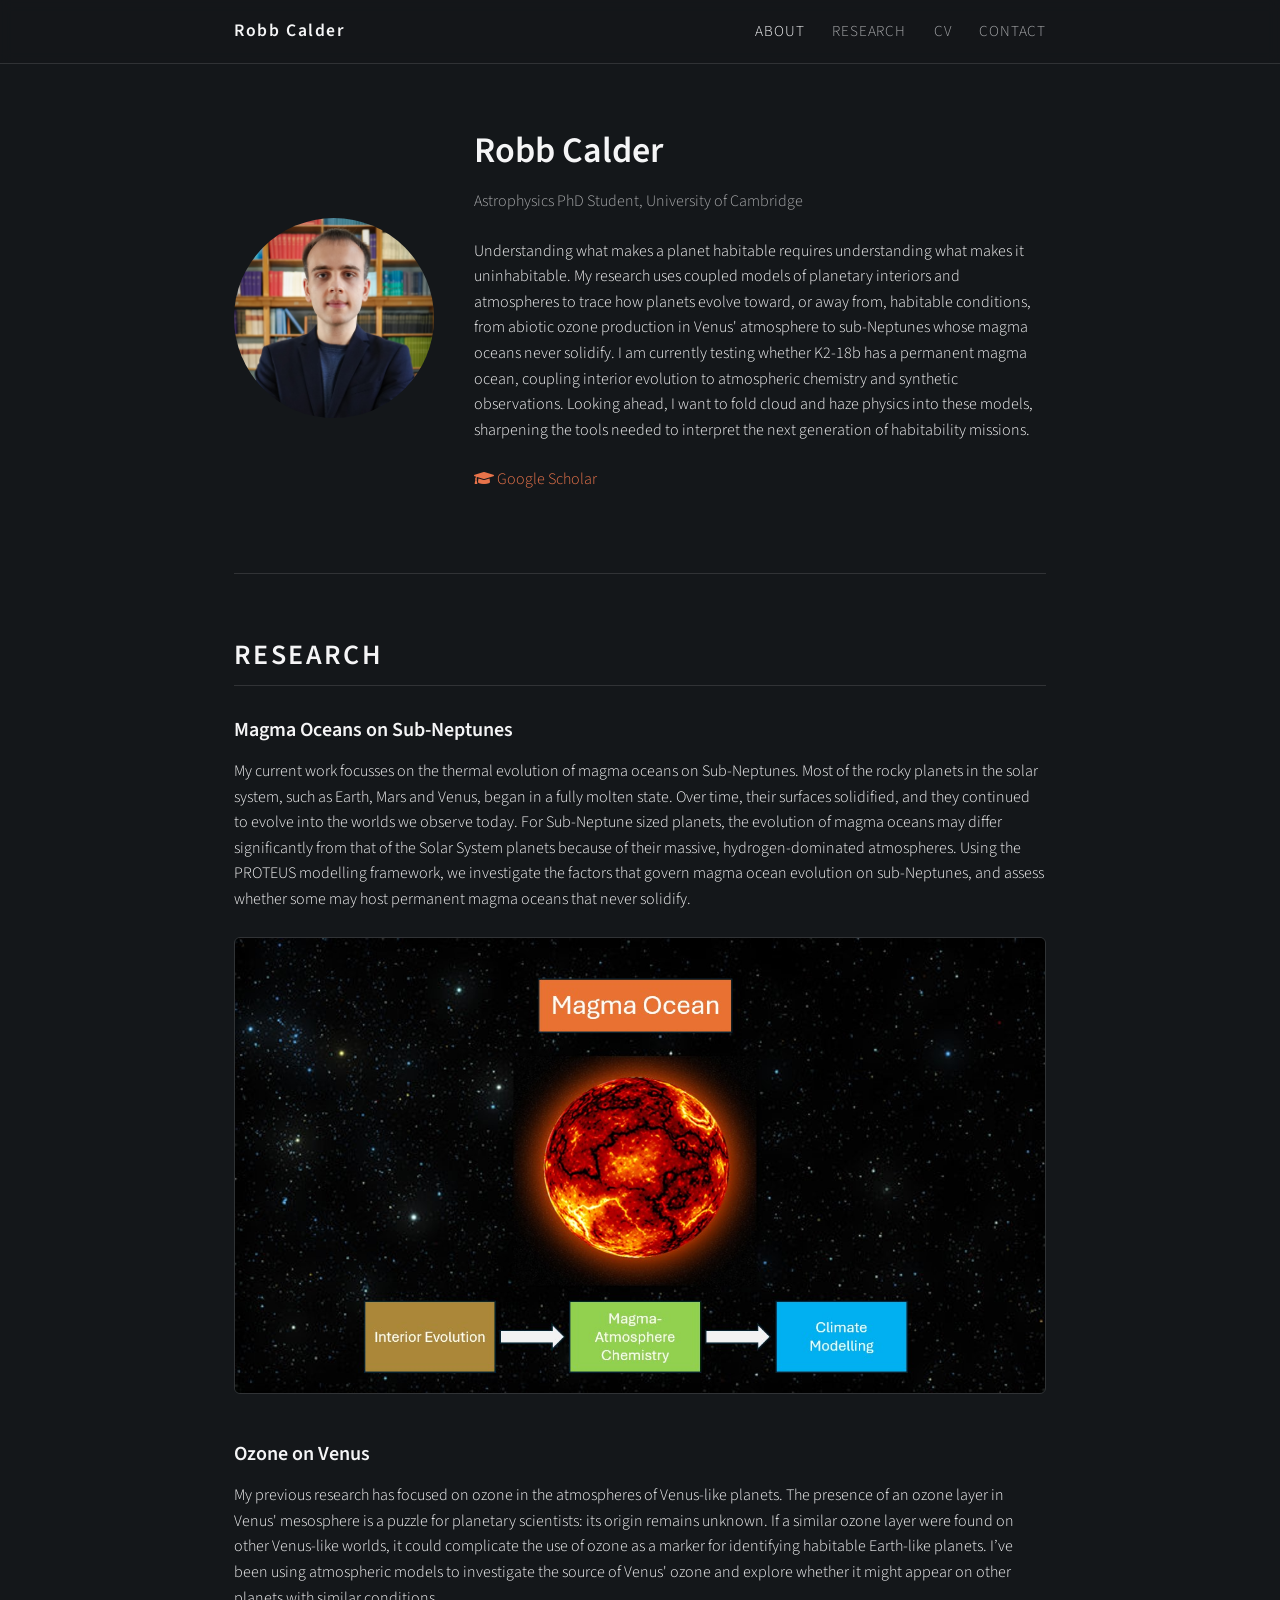
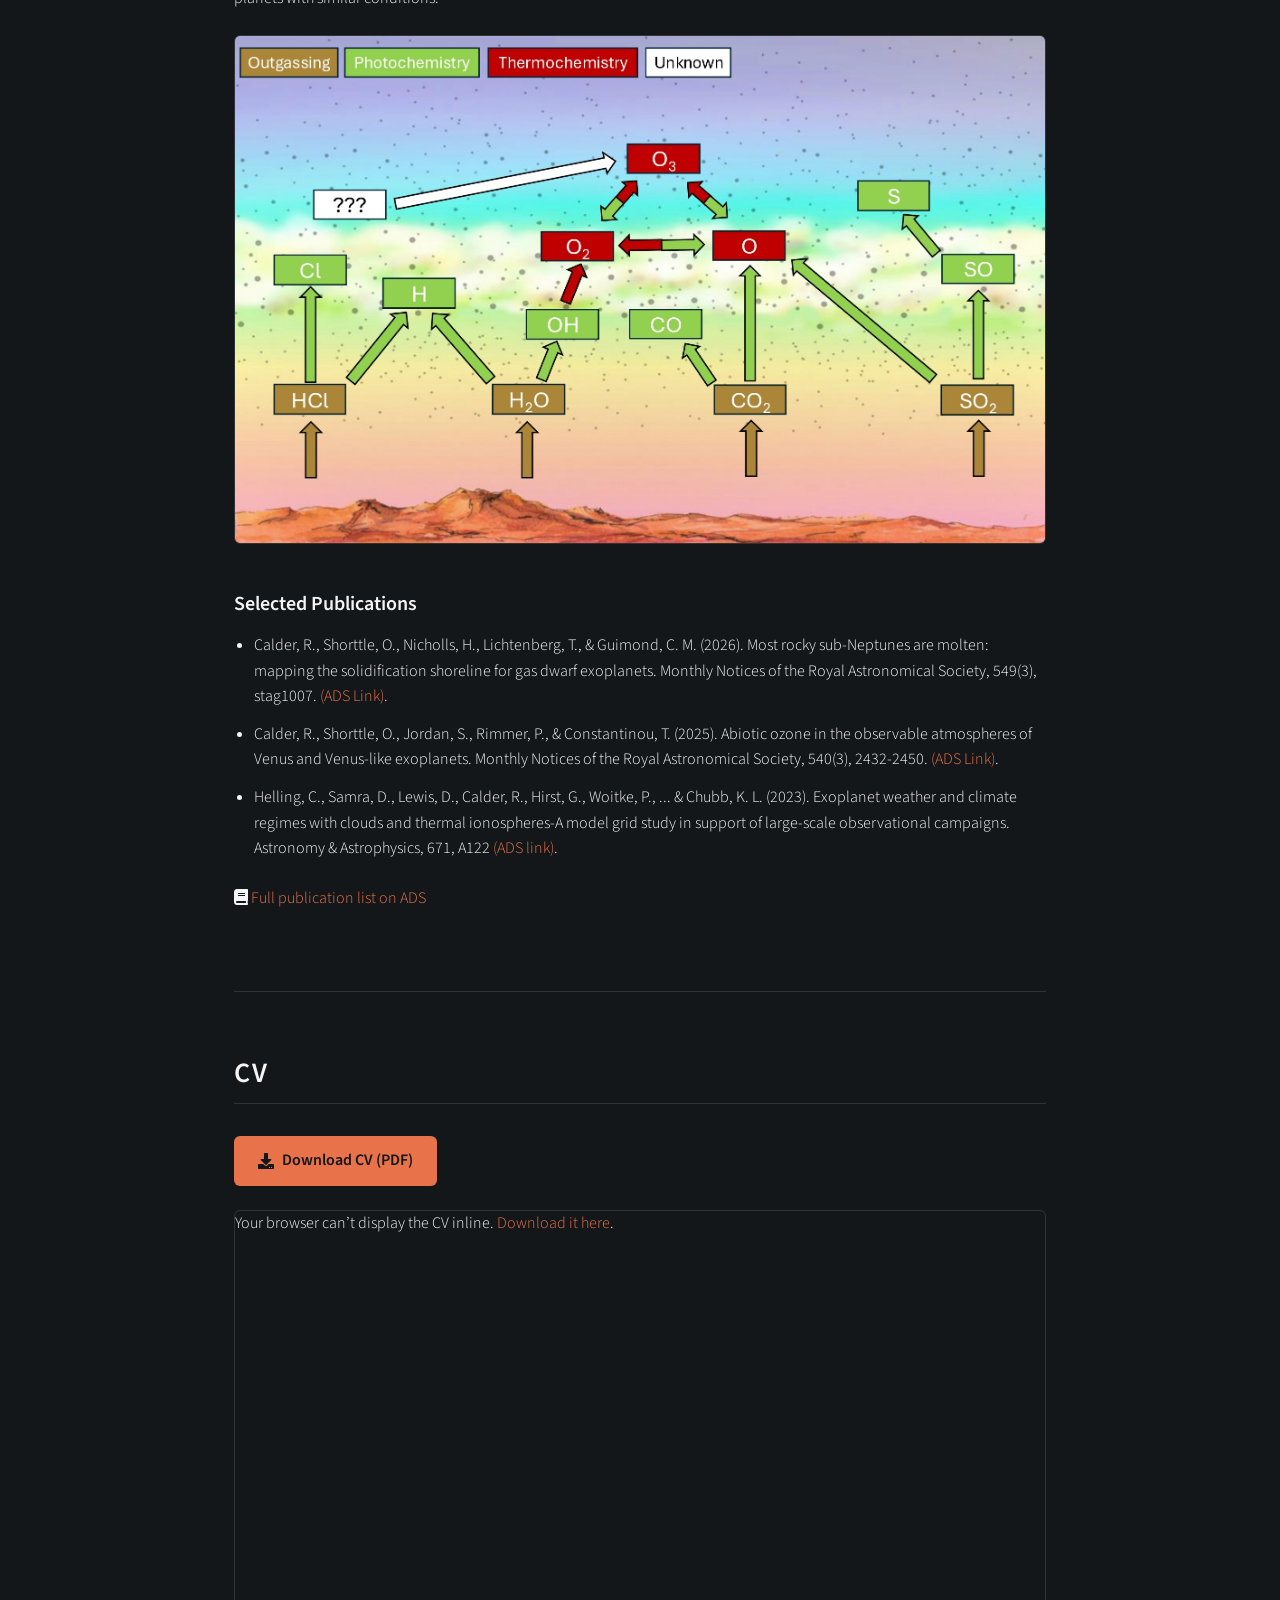
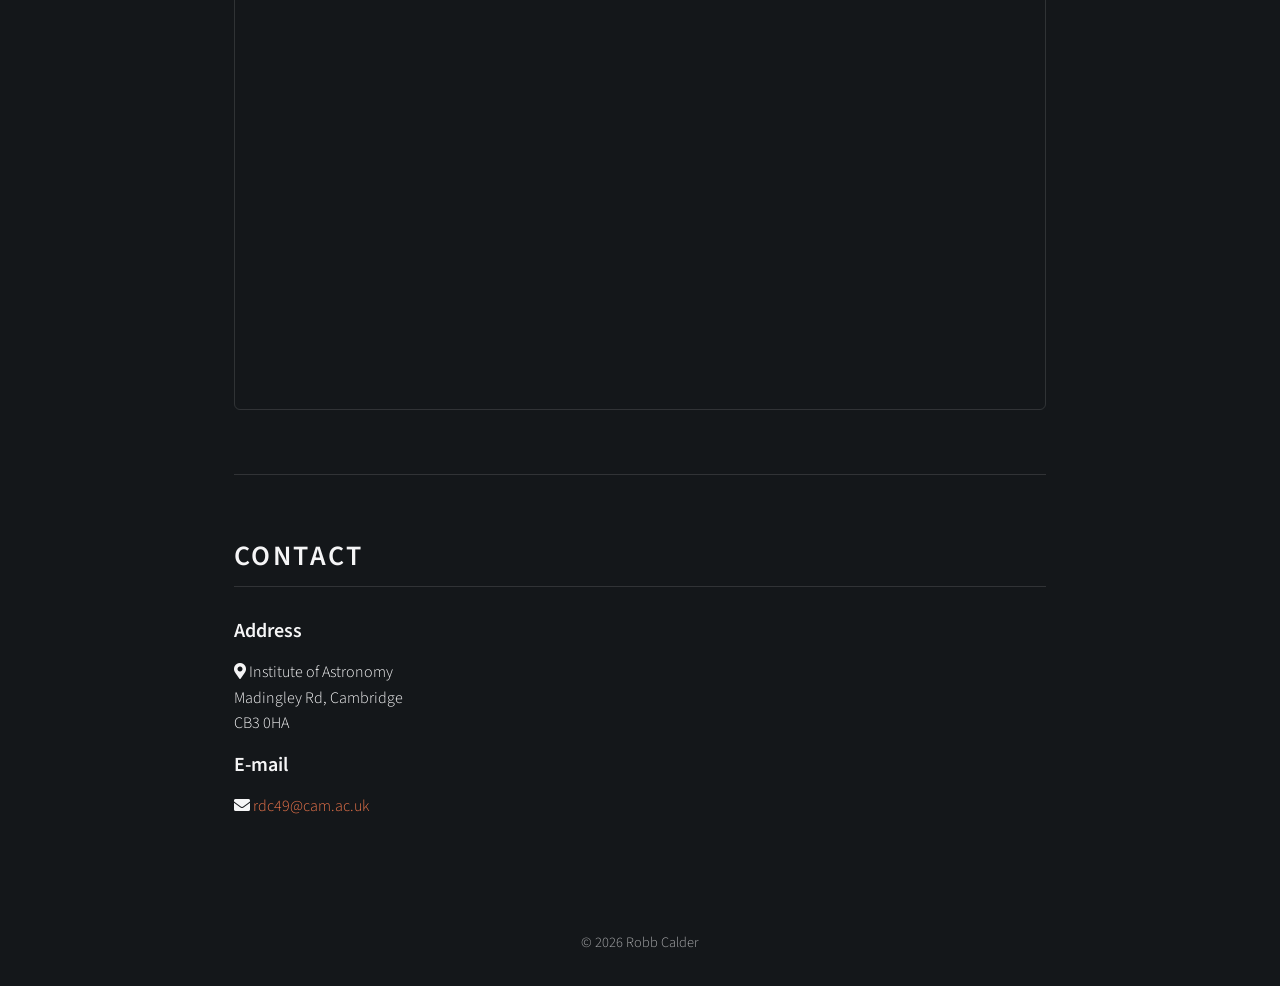
==== commit b9fde42b: "Rework opening sentence of About bio paragraph Co-Authored-By: Claude Sonnet 5 <noreply@anthropic.co" ====
--- a/index.html
+++ b/index.html
@@ -40,7 +40,7 @@
 					<div>
 						<h1>Robb Calder</h1>
 						<p class="subtitle">Astrophysics PhD Student, University of Cambridge</p>
-						<p>To understand what makes a planet habitable, we need to understand what makes it uninhabitable. My research uses coupled models of planetary interiors and atmospheres to trace how planets evolve toward, or away from, habitable conditions, from abiotic ozone production in Venus' atmosphere to sub-Neptunes whose magma oceans never solidify. I am currently testing whether K2-18b has a permanent magma ocean, coupling interior evolution to atmospheric chemistry and synthetic observations. Looking ahead, I want to fold cloud and haze physics into these models, sharpening the tools needed to interpret the next generation of habitability missions.</p>
+						<p>Understanding what makes a planet habitable requires understanding what makes it uninhabitable. My research uses coupled models of planetary interiors and atmospheres to trace how planets evolve toward, or away from, habitable conditions, from abiotic ozone production in Venus' atmosphere to sub-Neptunes whose magma oceans never solidify. I am currently testing whether K2-18b has a permanent magma ocean, coupling interior evolution to atmospheric chemistry and synthetic observations. Looking ahead, I want to fold cloud and haze physics into these models, sharpening the tools needed to interpret the next generation of habitability missions.</p>
 						<p class="profile-links">
 							<a href="https://scholar.google.com/scholar?hl=en&amp;as_sdt=0%2C5&amp;q=robb+calder&amp;btnG="><i class="fas fa-graduation-cap" aria-hidden="true"></i> Google Scholar</a>
 						</p>
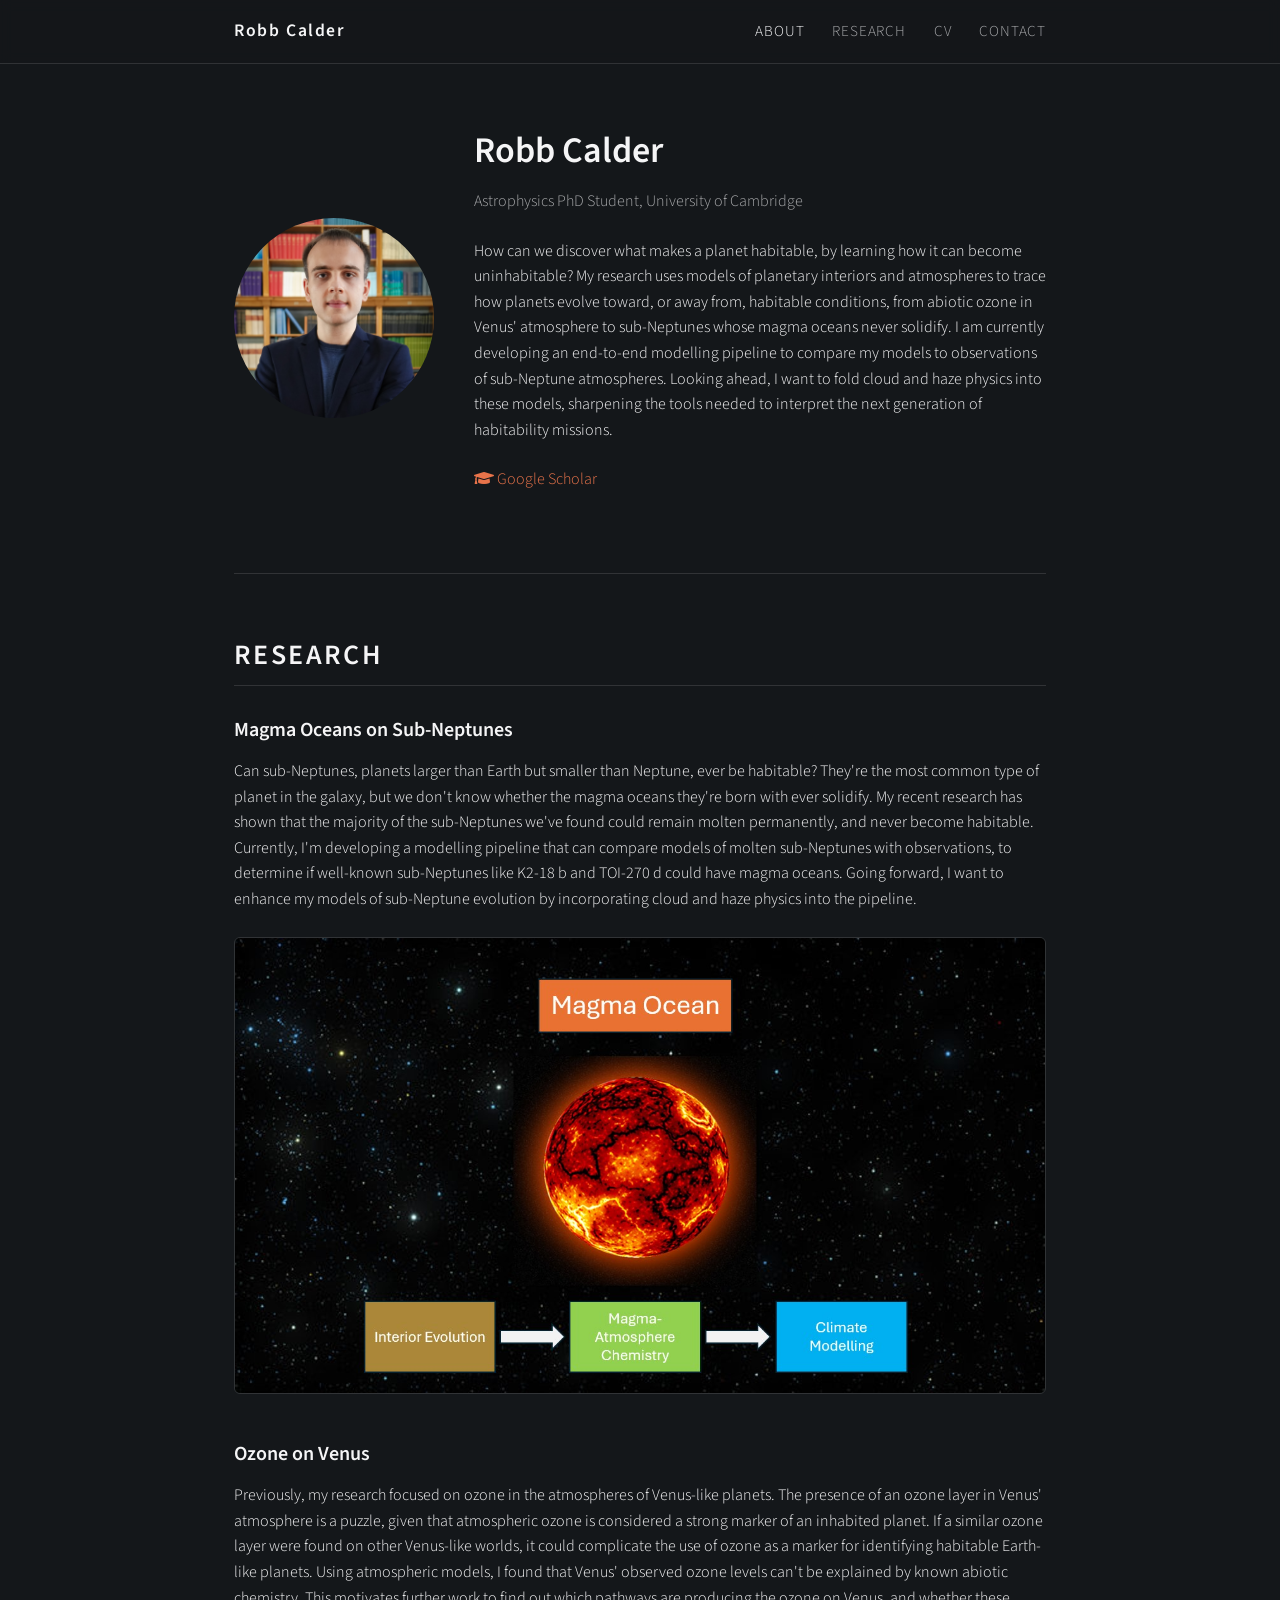
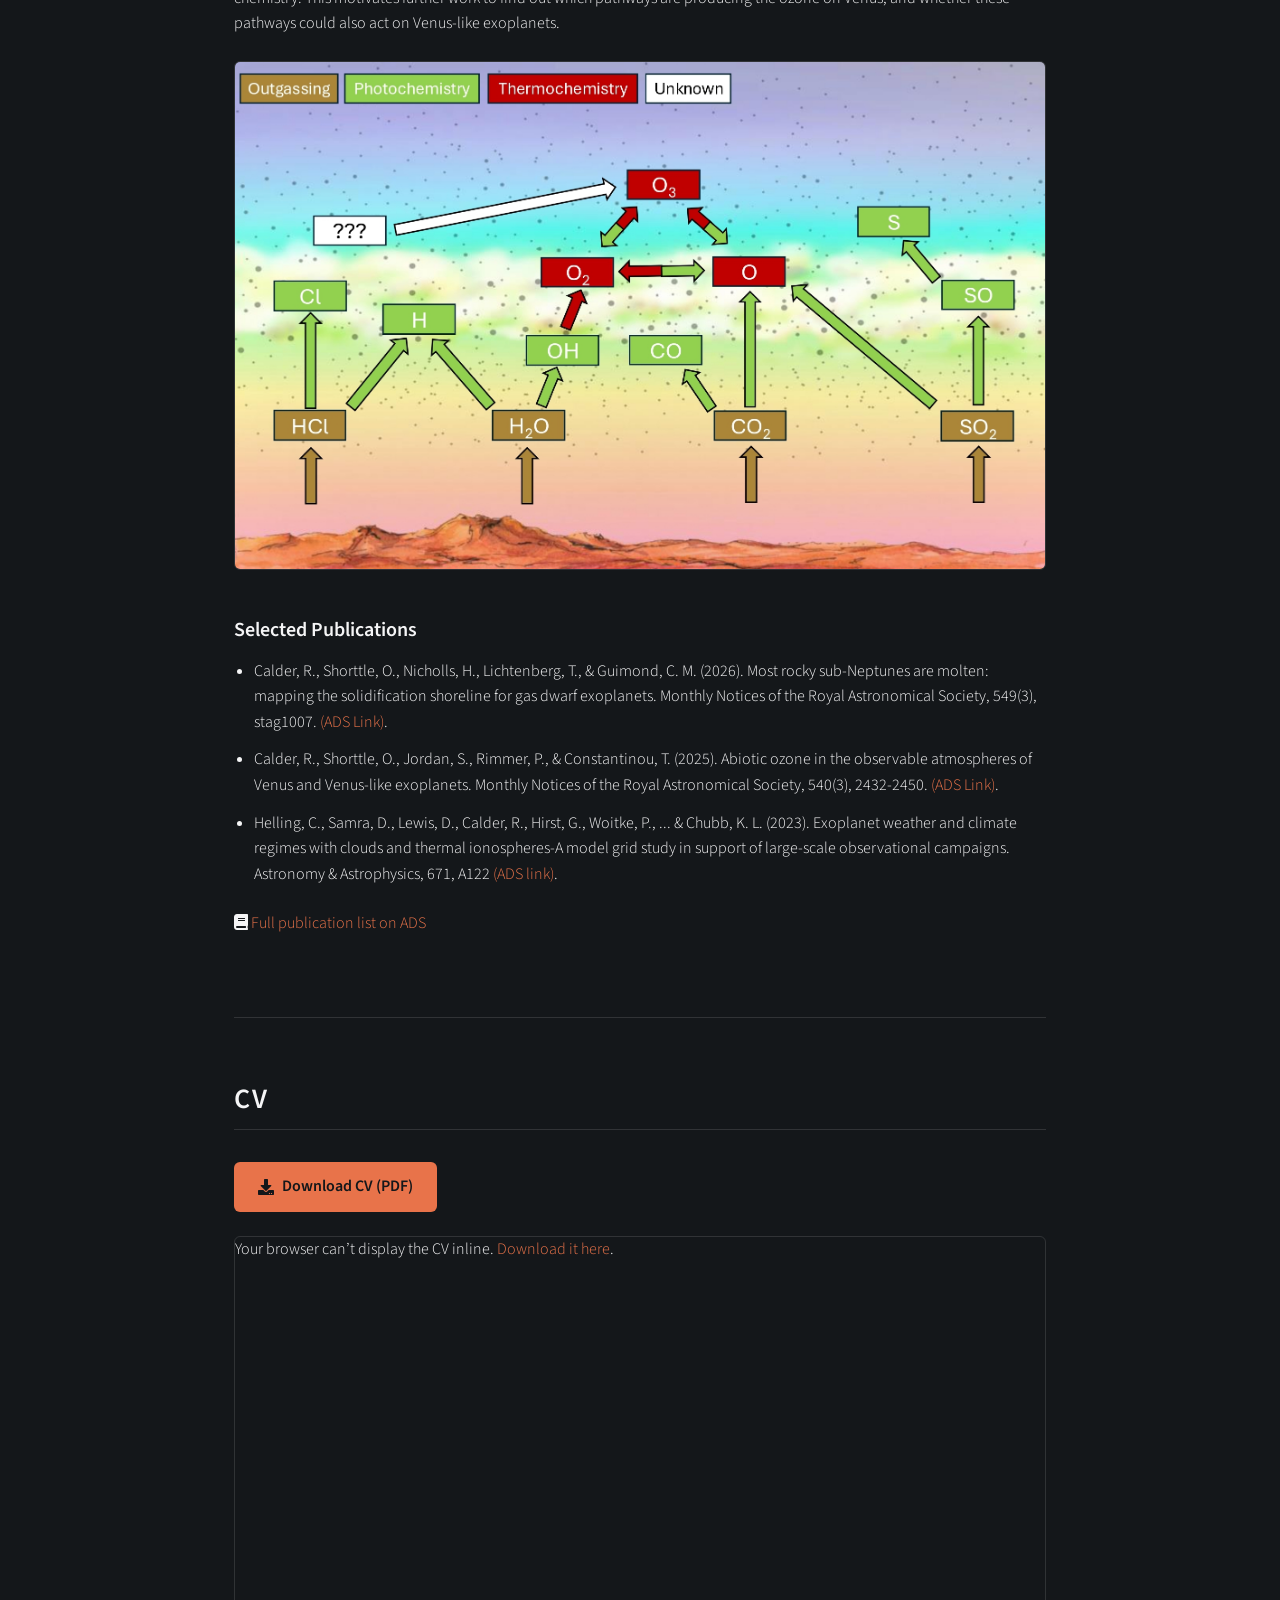
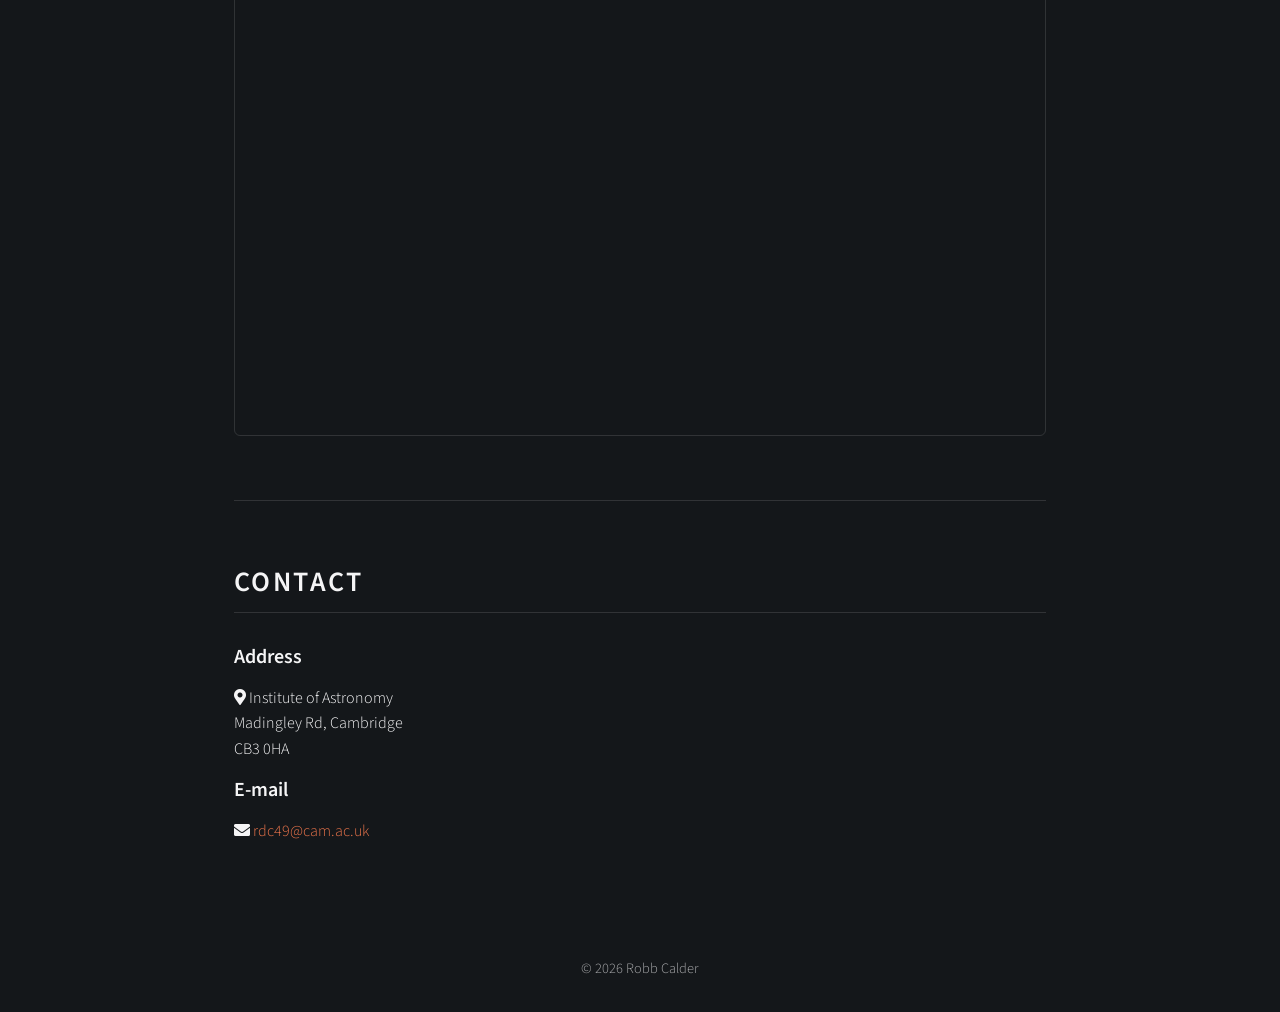
==== commit e4489954: "Add files via upload" ====
--- a/index.html
+++ b/index.html
@@ -40,7 +40,7 @@
 					<div>
 						<h1>Robb Calder</h1>
 						<p class="subtitle">Astrophysics PhD Student, University of Cambridge</p>
-						<p>Understanding what makes a planet habitable requires understanding what makes it uninhabitable. My research uses coupled models of planetary interiors and atmospheres to trace how planets evolve toward, or away from, habitable conditions, from abiotic ozone production in Venus' atmosphere to sub-Neptunes whose magma oceans never solidify. I am currently testing whether K2-18b has a permanent magma ocean, coupling interior evolution to atmospheric chemistry and synthetic observations. Looking ahead, I want to fold cloud and haze physics into these models, sharpening the tools needed to interpret the next generation of habitability missions.</p>
+						<p>How can we discover what makes a planet habitable, by learning how it can become uninhabitable? My research uses models of planetary interiors and atmospheres to trace how planets evolve toward, or away from, habitable conditions, from abiotic ozone in Venus' atmosphere to sub-Neptunes whose magma oceans never solidify. I am currently developing an end-to-end modelling pipeline to compare my models to observations of sub-Neptune atmospheres. Looking ahead, I want to fold cloud and haze physics into these models, sharpening the tools needed to interpret the next generation of habitability missions.</p>
 						<p class="profile-links">
 							<a href="https://scholar.google.com/scholar?hl=en&amp;as_sdt=0%2C5&amp;q=robb+calder&amp;btnG="><i class="fas fa-graduation-cap" aria-hidden="true"></i> Google Scholar</a>
 						</p>
@@ -54,13 +54,13 @@
 
 					<article class="research-item">
 						<h3>Magma Oceans on Sub-Neptunes</h3>
-						<p>My current work focusses on the thermal evolution of magma oceans on Sub-Neptunes. Most of the rocky planets in the solar system, such as Earth, Mars and Venus, began in a fully molten state. Over time, their surfaces solidified, and they continued to evolve into the worlds we observe today. For Sub-Neptune sized planets, the evolution of magma oceans may differ significantly from that of the Solar System planets because of their massive, hydrogen-dominated atmospheres. Using the PROTEUS modelling framework, we investigate the factors that govern magma ocean evolution on sub-Neptunes, and assess whether some may host permanent magma oceans that never solidify.</p>
+						<p>Can sub-Neptunes, planets larger than Earth but smaller than Neptune, ever be habitable? They're the most common type of planet in the galaxy, but we don't know whether the magma oceans they're born with ever solidify. My recent research has shown that the majority of the sub-Neptunes we've found could remain molten permanently, and never become habitable. Currently, I'm developing a modelling pipeline that can compare models of molten sub-Neptunes with observations, to determine if well-known sub-Neptunes like K2-18 b and TOI-270 d could have magma oceans. Going forward, I want to enhance my models of sub-Neptune evolution by incorporating cloud and haze physics into the pipeline.</p>
 						<img src="images/Slide2.jpg" alt="Diagram of magma ocean evolution beneath a hydrogen-dominated atmosphere on a sub-Neptune" />
 					</article>
 
 					<article class="research-item">
 						<h3>Ozone on Venus</h3>
-						<p>My previous research has focused on ozone in the atmospheres of Venus-like planets. The presence of an ozone layer in Venus' mesosphere is a puzzle for planetary scientists: its origin remains unknown. If a similar ozone layer were found on other Venus-like worlds, it could complicate the use of ozone as a marker for identifying habitable Earth-like planets. I&rsquo;ve been using atmospheric models to investigate the source of Venus' ozone and explore whether it might appear on other planets with similar conditions.</p>
+						<p>Previously, my research focused on ozone in the atmospheres of Venus-like planets. The presence of an ozone layer in Venus' atmosphere is a puzzle, given that atmospheric ozone is considered a strong marker of an inhabited planet. If a similar ozone layer were found on other Venus-like worlds, it could complicate the use of ozone as a marker for identifying habitable Earth-like planets. Using atmospheric models, I found that Venus' observed ozone levels can't be explained by known abiotic chemistry. This motivates further work to find out which pathways are producing the ozone on Venus, and whether these pathways could also act on Venus-like exoplanets.</p>
 						<img src="images/Slide1.jpg" alt="Diagram of abiotic ozone formation in the atmosphere of Venus" />
 					</article>
 
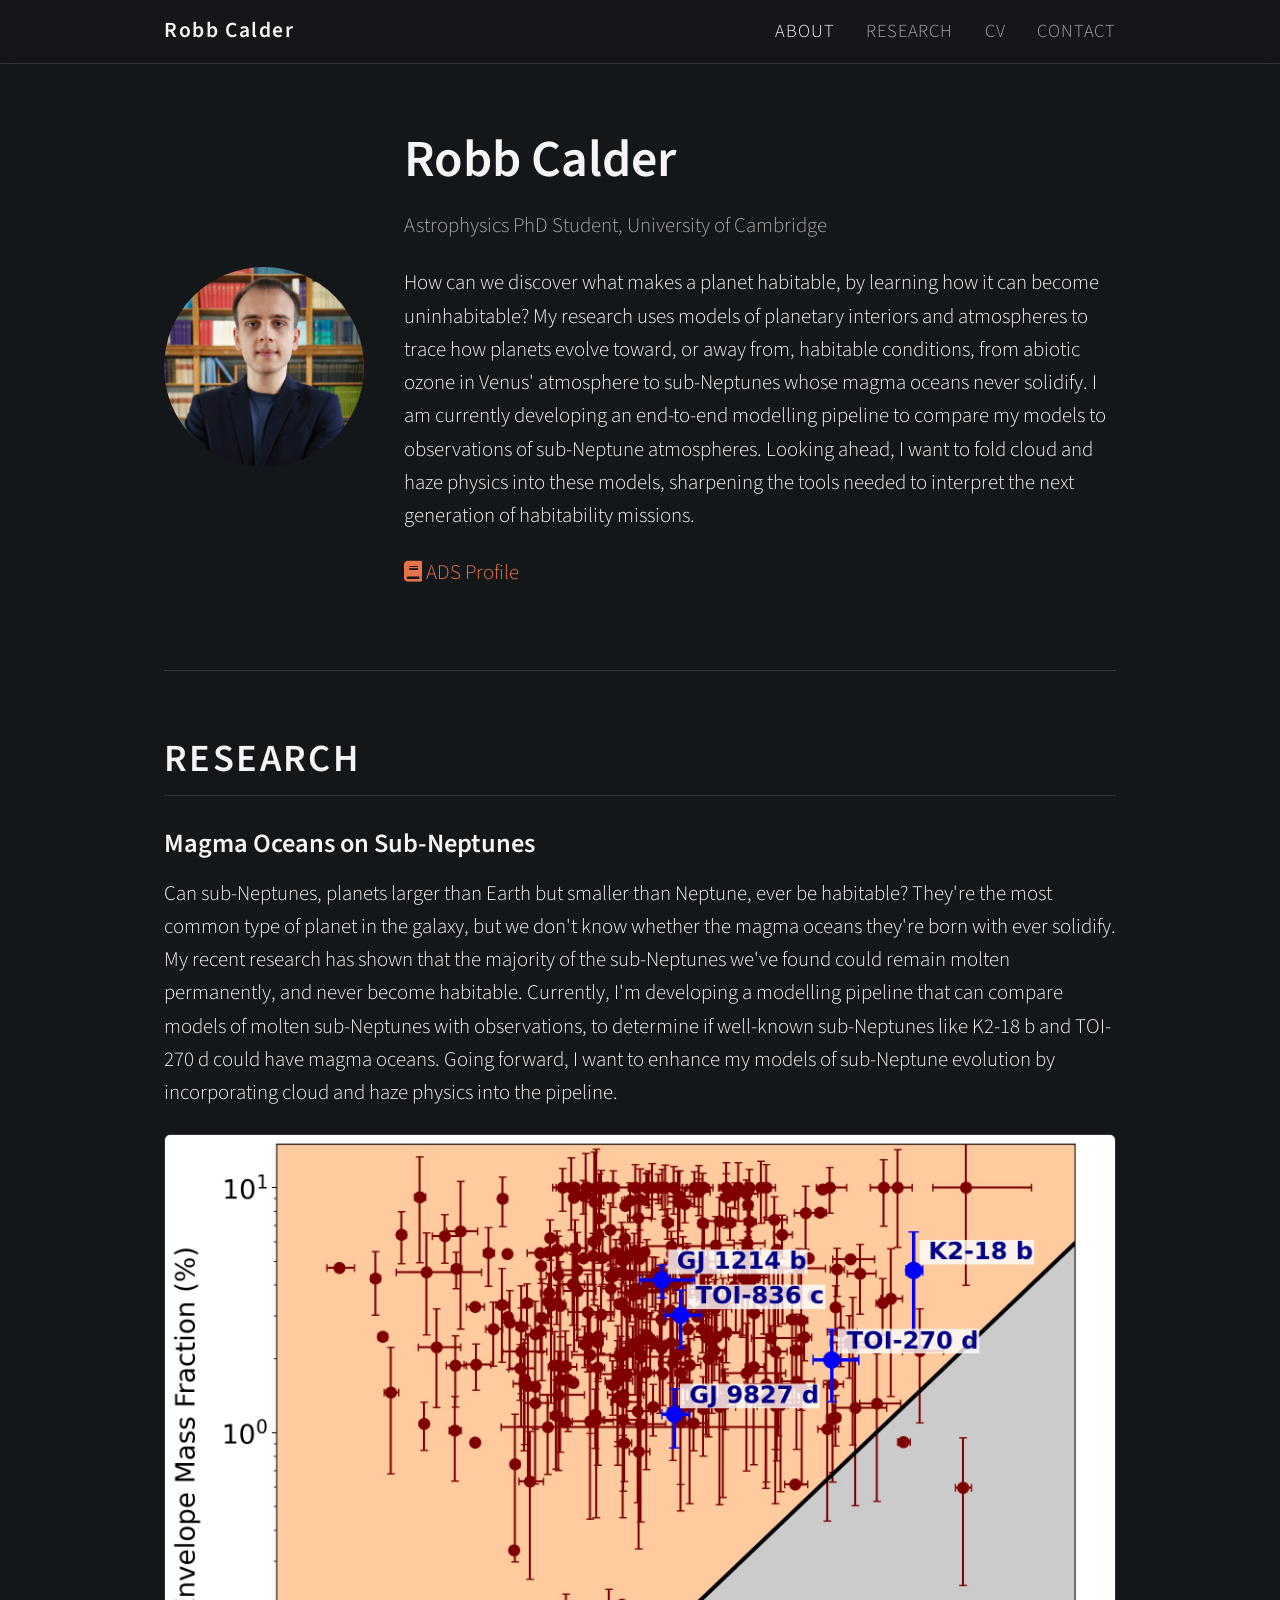
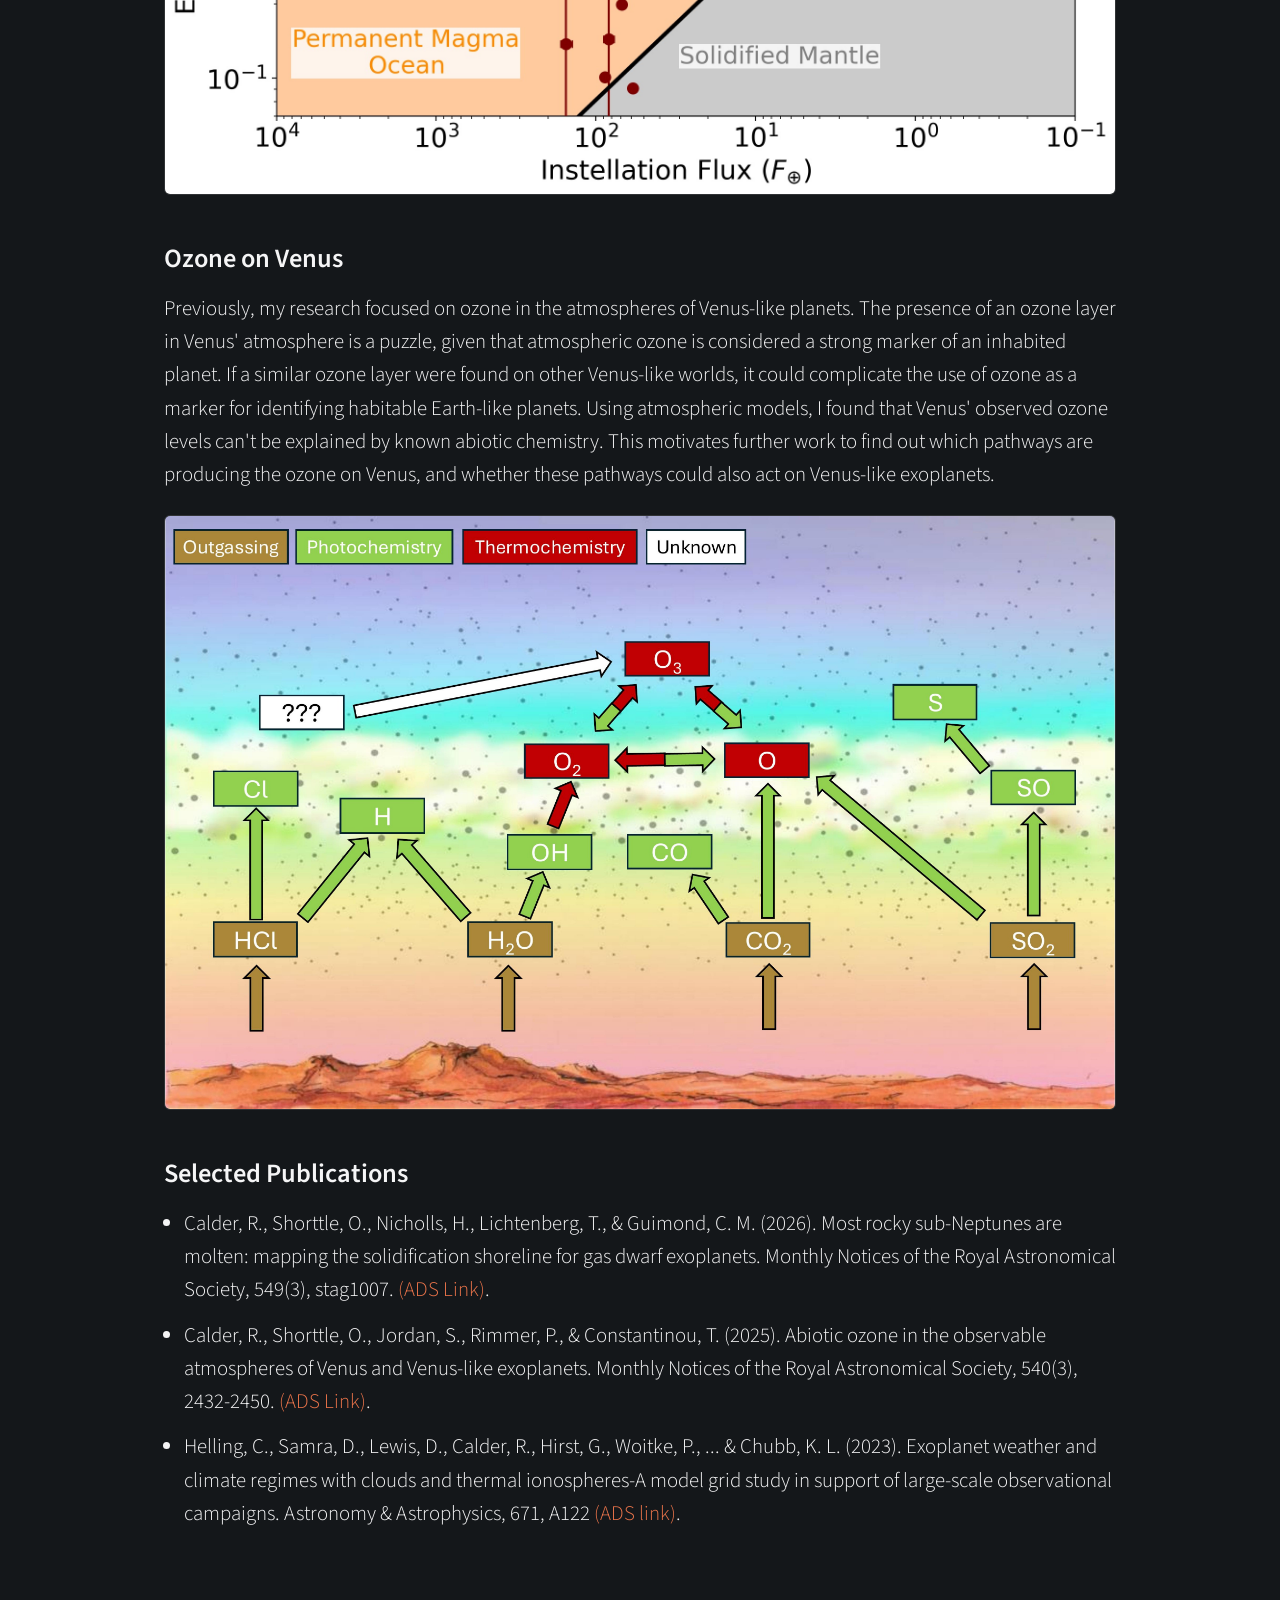
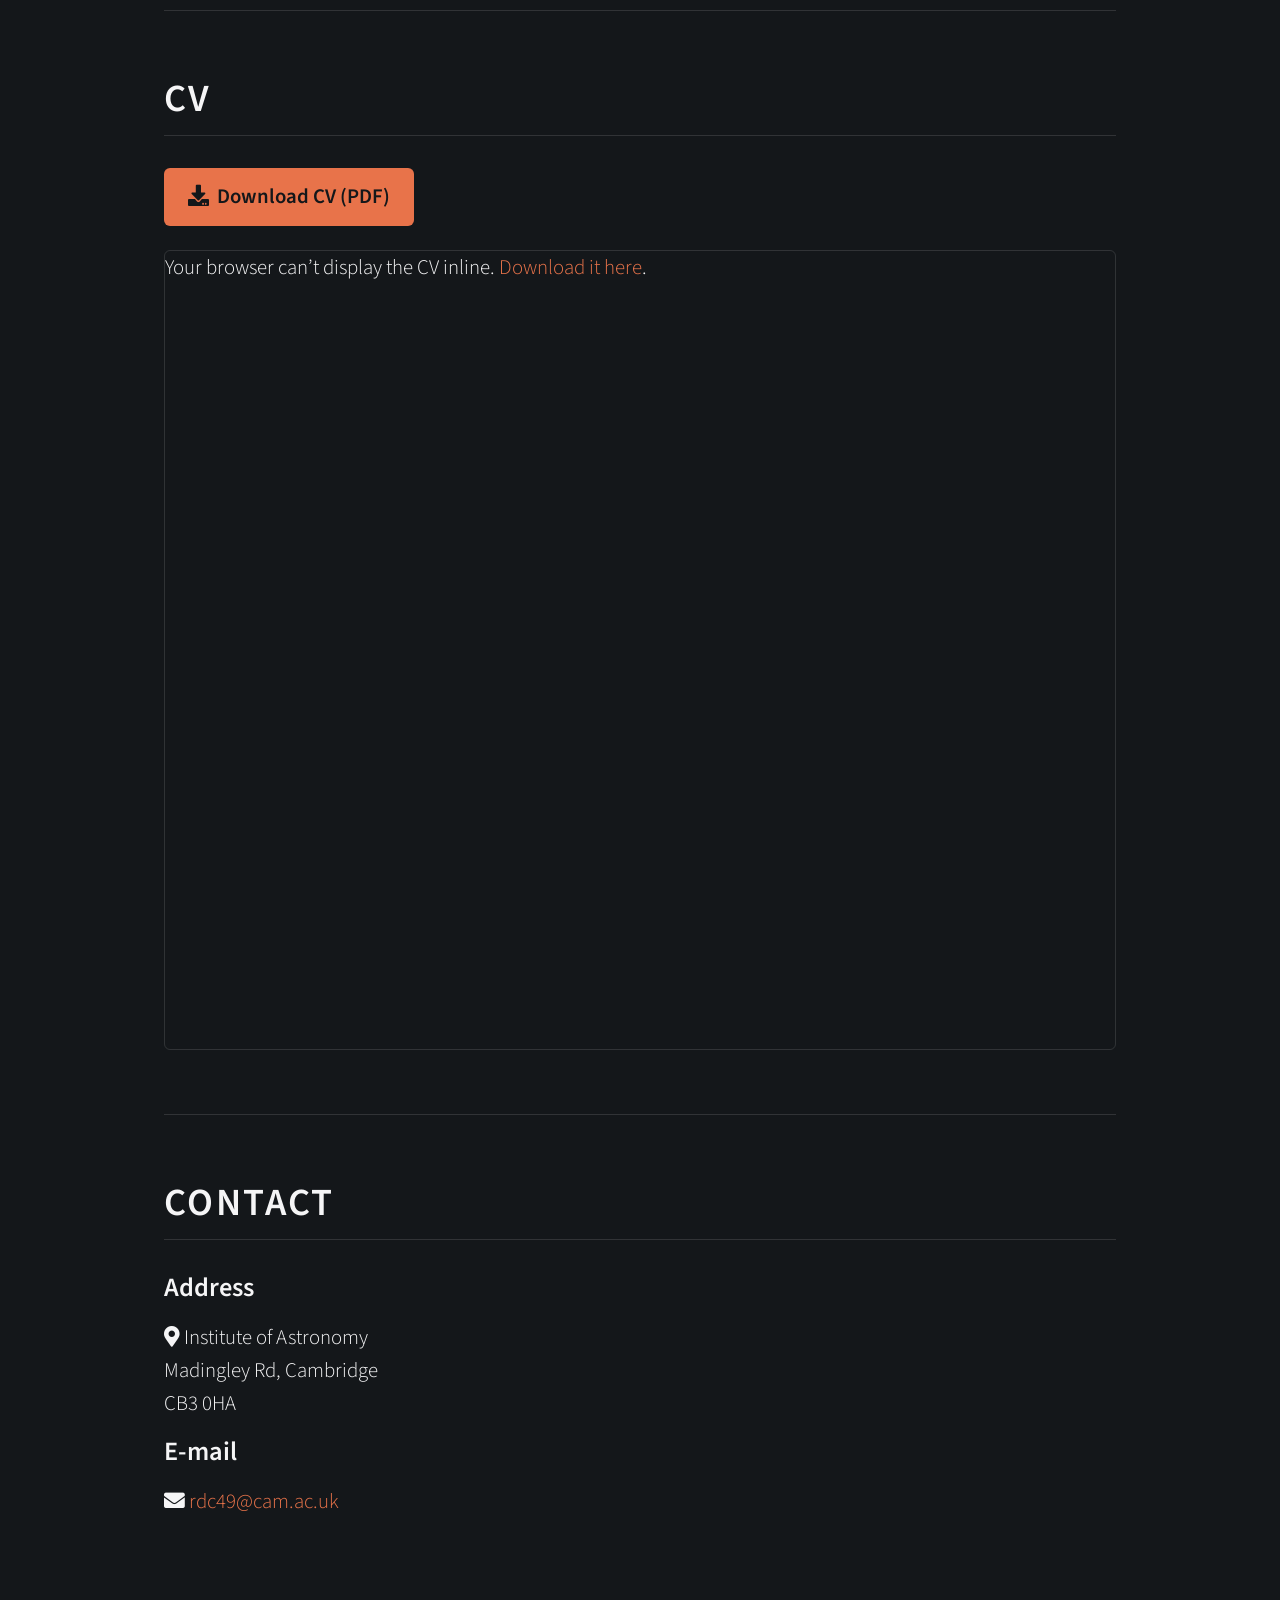
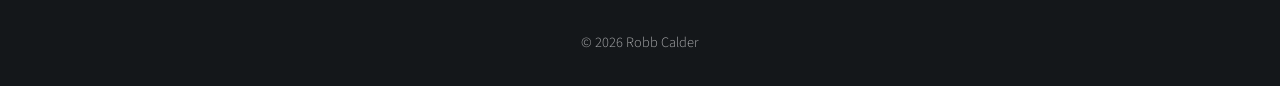
==== commit 0bba8b03: "Add files via upload" ====
--- a/index.html
+++ b/index.html
@@ -42,7 +42,7 @@
 						<p class="subtitle">Astrophysics PhD Student, University of Cambridge</p>
 						<p>How can we discover what makes a planet habitable, by learning how it can become uninhabitable? My research uses models of planetary interiors and atmospheres to trace how planets evolve toward, or away from, habitable conditions, from abiotic ozone in Venus' atmosphere to sub-Neptunes whose magma oceans never solidify. I am currently developing an end-to-end modelling pipeline to compare my models to observations of sub-Neptune atmospheres. Looking ahead, I want to fold cloud and haze physics into these models, sharpening the tools needed to interpret the next generation of habitability missions.</p>
 						<p class="profile-links">
-							<a href="https://scholar.google.com/scholar?hl=en&amp;as_sdt=0%2C5&amp;q=robb+calder&amp;btnG="><i class="fas fa-graduation-cap" aria-hidden="true"></i> Google Scholar</a>
+							<a href="https://ui.adsabs.harvard.edu/search/fq=%7B!type%3Daqp%20v%3D%24fq_database%7D&fq_database=(database%3Aastronomy%20OR%20database%3Aphysics)&q=%20author%3A%22calder%2C%20robb%22&sort=date%20desc%2C%20bibcode%20desc&p_=0"><i class="fas fa-book" aria-hidden="true"></i> ADS Profile</a>
 						</p>
 					</div>
 				</div>
@@ -71,7 +71,6 @@
 							<li>Calder, R., Shorttle, O., Jordan, S., Rimmer, P., &amp; Constantinou, T. (2025). Abiotic ozone in the observable atmospheres of Venus and Venus-like exoplanets. Monthly Notices of the Royal Astronomical Society, 540(3), 2432-2450. <a href="https://ui.adsabs.harvard.edu/abs/2025MNRAS.540.2432C/abstract">(ADS Link)</a>.</li>
 							<li>Helling, C., Samra, D., Lewis, D., Calder, R., Hirst, G., Woitke, P., ... &amp; Chubb, K. L. (2023). Exoplanet weather and climate regimes with clouds and thermal ionospheres-A model grid study in support of large-scale observational campaigns. Astronomy &amp; Astrophysics, 671, A122 <a href="https://ui.adsabs.harvard.edu/abs/2023A%26A...671A.122H/abstract">(ADS link)</a>.</li>
 						</ul>
-						<p class="publications-link"><i class="fas fa-book" aria-hidden="true"></i> <a href="https://ui.adsabs.harvard.edu/search/fq=%7B!type%3Daqp%20v%3D%24fq_database%7D&fq_database=(database%3Aastronomy%20OR%20database%3Aphysics)&q=%20author%3A%22calder%2C%20robb%22&sort=date%20desc%2C%20bibcode%20desc&p_=0">Full publication list on ADS</a></p>
 					</div>
 				</div>
 			</section>
--- a/assets/css/main.css
+++ b/assets/css/main.css
@@ -10,7 +10,7 @@
 	--fg-muted: rgba(245, 245, 246, 0.65);
 	--accent: #e8734a;
 	--border: rgba(255, 255, 255, 0.12);
-	--max-width: 860px;
+	--max-width: 1000px;
 	--header-height: 4rem;
 	--radius: 6px;
 }
@@ -29,6 +29,7 @@
 	color: var(--fg);
 	font-family: "Source Sans Pro", -apple-system, BlinkMacSystemFont, sans-serif;
 	font-weight: 300;
+	font-size: 1.3rem;
 	line-height: 1.6;
 	-webkit-font-smoothing: antialiased;
 }
@@ -40,11 +41,11 @@
 }
 
 h1 {
-	font-size: 2.25rem;
+	font-size: 3.25rem;
 }
 
 h2 {
-	font-size: 1.75rem;
+	font-size: 2.4rem;
 	letter-spacing: 0.15rem;
 	text-transform: uppercase;
 	border-bottom: 1px solid var(--border);
@@ -53,7 +54,7 @@
 }
 
 h3 {
-	font-size: 1.25rem;
+	font-size: 1.65rem;
 	color: var(--fg);
 }
 
@@ -111,7 +112,7 @@
 .site-title {
 	color: var(--fg);
 	font-weight: 600;
-	font-size: 1.1rem;
+	font-size: 1.35rem;
 	letter-spacing: 0.1rem;
 }
 
@@ -122,12 +123,12 @@
 
 #site-nav {
 	display: flex;
-	gap: 1.75rem;
+	gap: 2rem;
 }
 
 #site-nav a {
 	color: var(--fg-muted);
-	font-size: 0.95rem;
+	font-size: 1.15rem;
 	letter-spacing: 0.05rem;
 	text-transform: uppercase;
 }
@@ -229,10 +230,6 @@
 	border: 1px solid var(--border);
 }
 
-.publications-link {
-	margin-top: 1.5rem;
-}
-
 .button {
 	display: inline-flex;
 	align-items: center;
@@ -310,7 +307,7 @@
 	}
 
 	h1 {
-		font-size: 1.75rem;
+		font-size: 2.4rem;
 	}
 
 	.cv-embed {
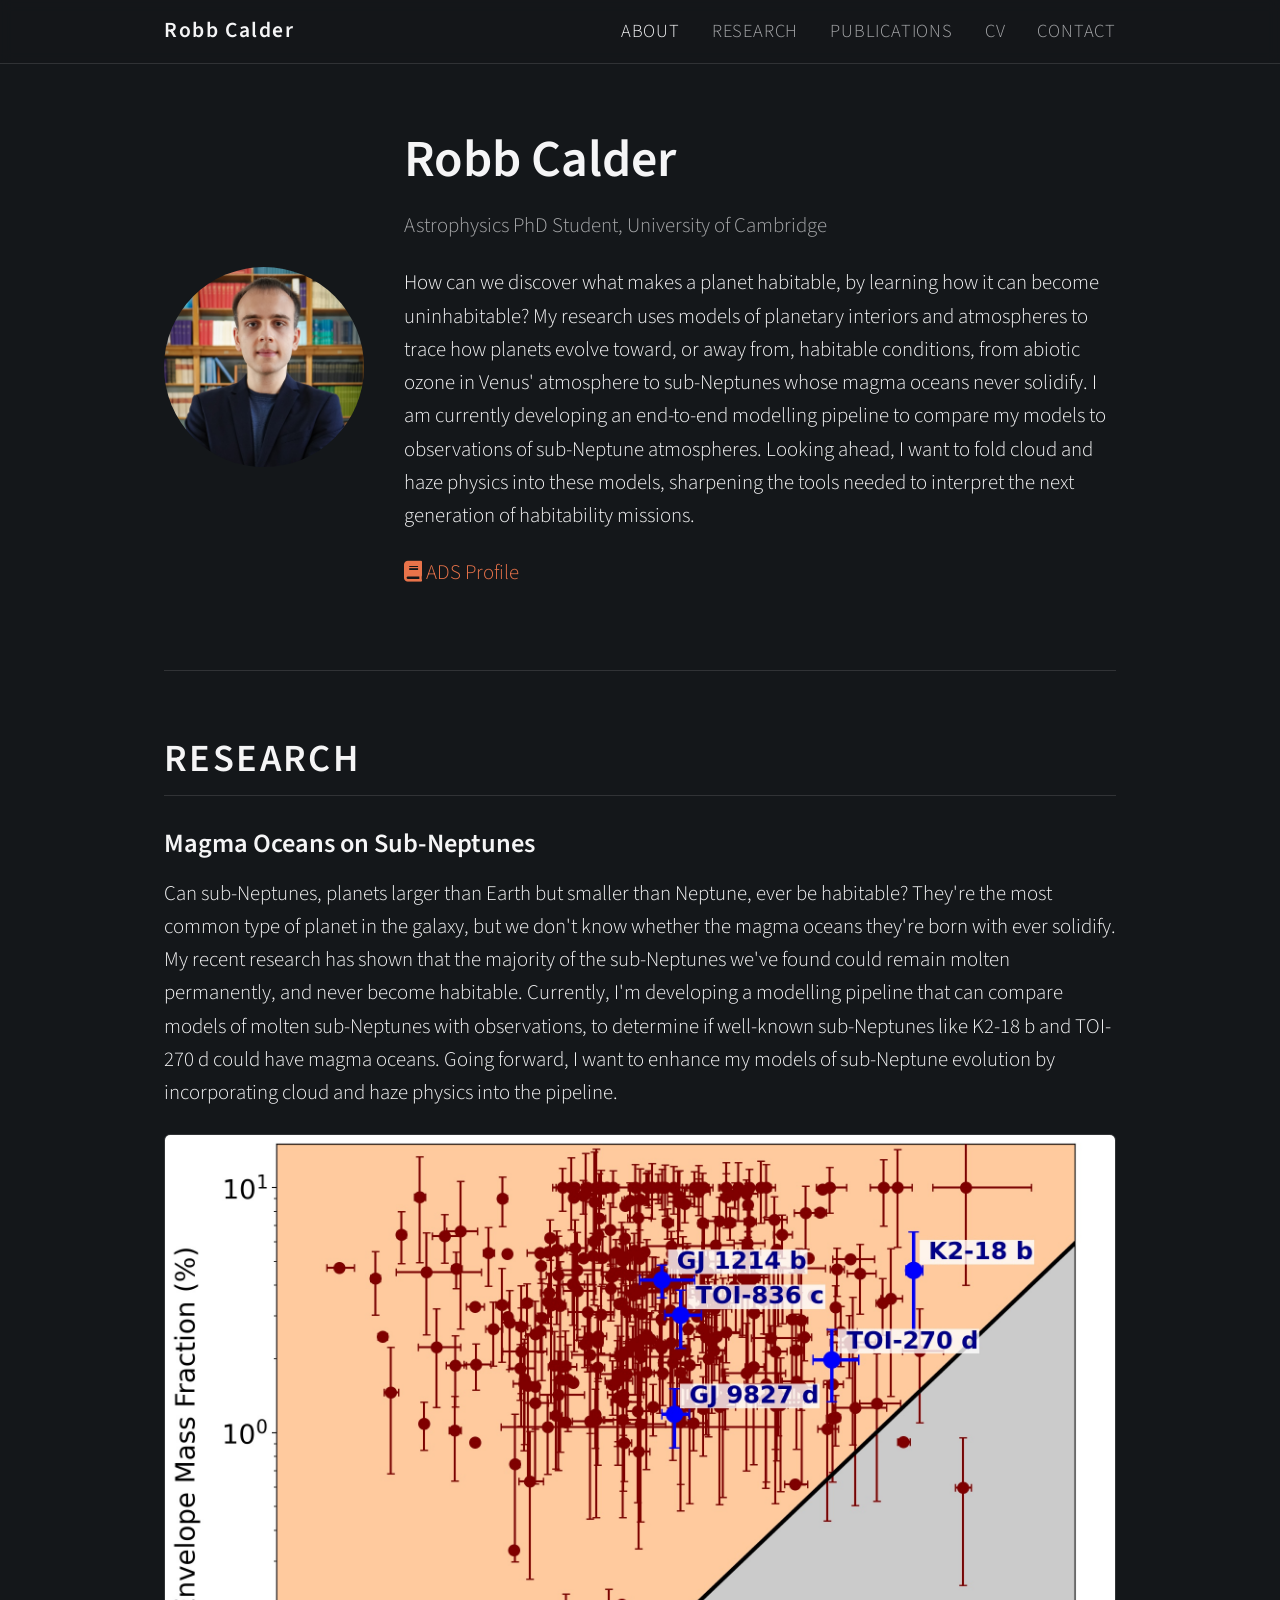
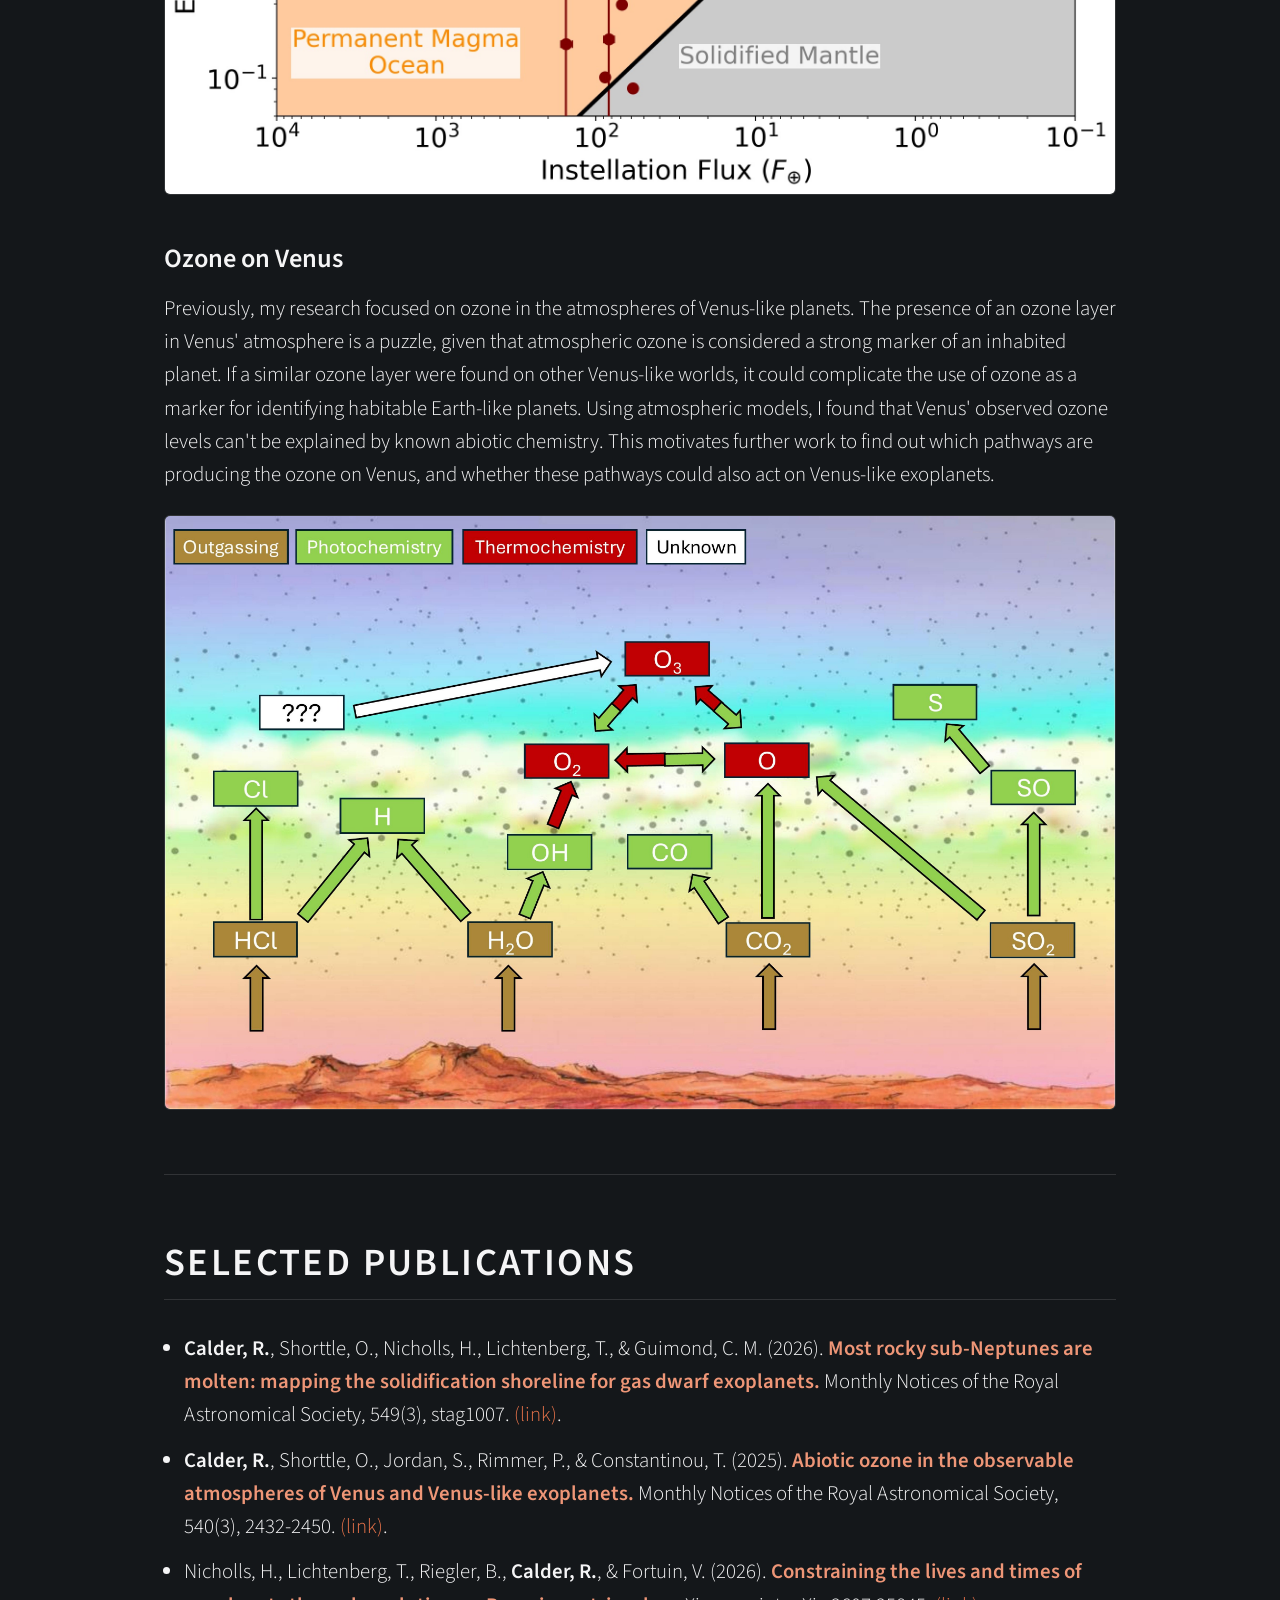
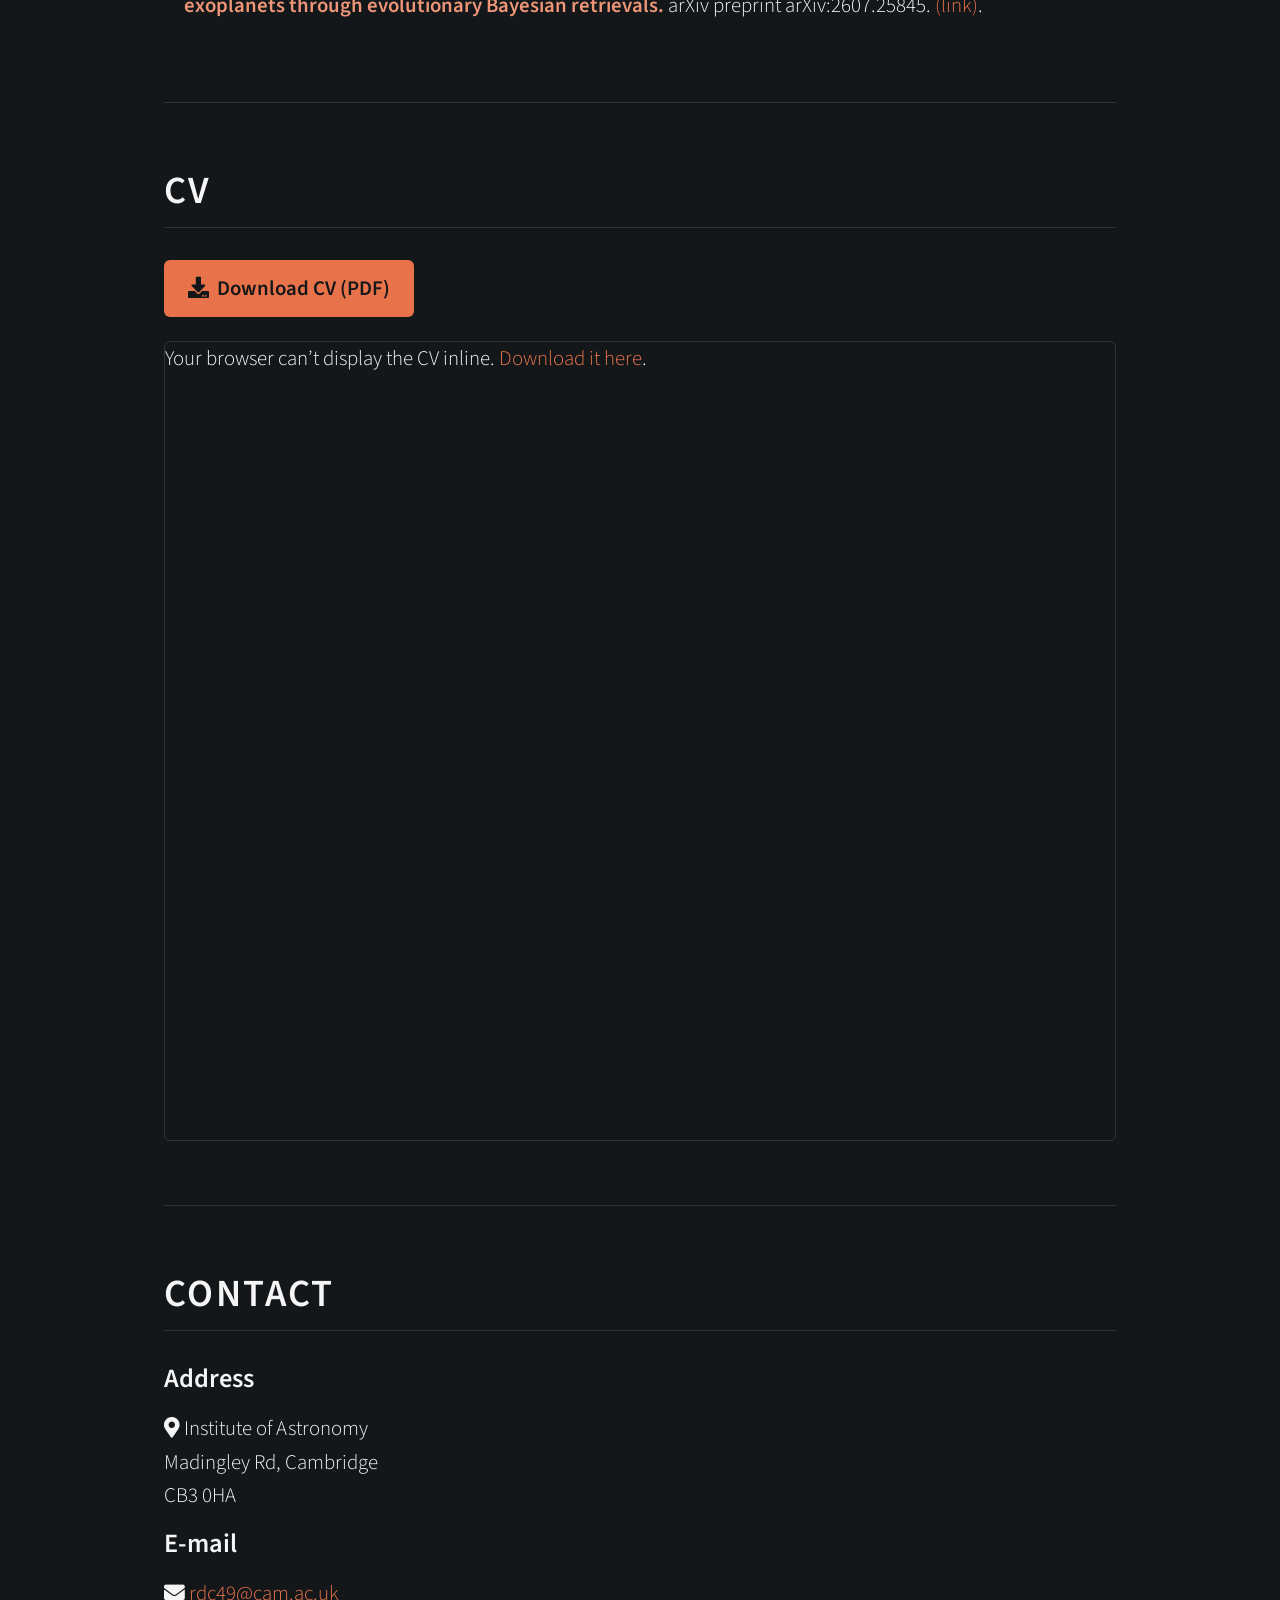
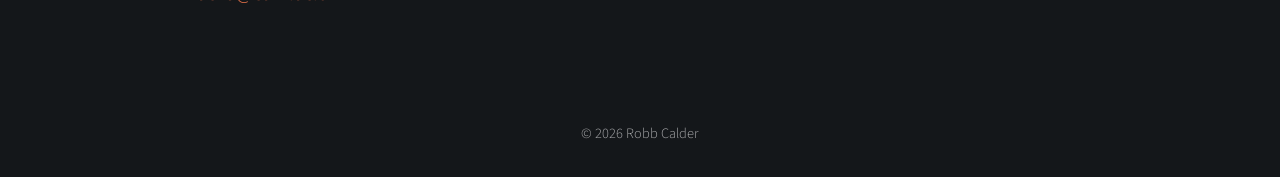
==== commit 0e43ce01: "Add files via upload" ====
--- a/index.html
+++ b/index.html
@@ -2,7 +2,7 @@
 <html lang="en">
 	<head>
 		<meta charset="utf-8" />
-		<title>Robb Calder - Hot Rocky Planet Researcher</title>
+		<title>Robb Calder - Astrophysics Doctoral Researcher</title>
 		<meta name="viewport" content="width=device-width, initial-scale=1" />
 		<meta name="description" content="Robb, PhD student researching atmospheres of hot rocky planets and runaway greenhouse effects.">
 		<link rel="preconnect" href="https://fonts.googleapis.com">
@@ -24,6 +24,7 @@
 				<nav id="site-nav">
 					<a href="#about">About</a>
 					<a href="#research">Research</a>
+					<a href="#publications">Publications</a>
 					<a href="#cv">CV</a>
 					<a href="#contact">Contact</a>
 				</nav>
@@ -63,15 +64,17 @@
 						<p>Previously, my research focused on ozone in the atmospheres of Venus-like planets. The presence of an ozone layer in Venus' atmosphere is a puzzle, given that atmospheric ozone is considered a strong marker of an inhabited planet. If a similar ozone layer were found on other Venus-like worlds, it could complicate the use of ozone as a marker for identifying habitable Earth-like planets. Using atmospheric models, I found that Venus' observed ozone levels can't be explained by known abiotic chemistry. This motivates further work to find out which pathways are producing the ozone on Venus, and whether these pathways could also act on Venus-like exoplanets.</p>
 						<img src="images/Slide1.jpg" alt="Diagram of abiotic ozone formation in the atmosphere of Venus" />
 					</article>
+				</div>
+			</section>
 
-					<div class="research-item">
-						<h3>Selected Publications</h3>
-						<ul class="publications">
-							<li>Calder, R., Shorttle, O., Nicholls, H., Lichtenberg, T., &amp; Guimond, C. M. (2026). Most rocky sub-Neptunes are molten: mapping the solidification shoreline for gas dwarf exoplanets. Monthly Notices of the Royal Astronomical Society, 549(3), stag1007. <a href="https://ui.adsabs.harvard.edu/abs/2026MNRAS.549g1007C/abstract">(ADS Link)</a>.</li>
-							<li>Calder, R., Shorttle, O., Jordan, S., Rimmer, P., &amp; Constantinou, T. (2025). Abiotic ozone in the observable atmospheres of Venus and Venus-like exoplanets. Monthly Notices of the Royal Astronomical Society, 540(3), 2432-2450. <a href="https://ui.adsabs.harvard.edu/abs/2025MNRAS.540.2432C/abstract">(ADS Link)</a>.</li>
-							<li>Helling, C., Samra, D., Lewis, D., Calder, R., Hirst, G., Woitke, P., ... &amp; Chubb, K. L. (2023). Exoplanet weather and climate regimes with clouds and thermal ionospheres-A model grid study in support of large-scale observational campaigns. Astronomy &amp; Astrophysics, 671, A122 <a href="https://ui.adsabs.harvard.edu/abs/2023A%26A...671A.122H/abstract">(ADS link)</a>.</li>
-						</ul>
-					</div>
+			<section id="publications" class="section">
+				<div class="section-inner">
+					<h2>Selected Publications</h2>
+					<ul class="publications">
+						<li><strong>Calder, R.</strong>, Shorttle, O., Nicholls, H., Lichtenberg, T., &amp; Guimond, C. M. (2026). <strong class="pub-title">Most rocky sub-Neptunes are molten: mapping the solidification shoreline for gas dwarf exoplanets.</strong> Monthly Notices of the Royal Astronomical Society, 549(3), stag1007. <a href="https://academic.oup.com/mnras/article/549/3/stag1007/8700167">(link)</a>.</li>
+						<li><strong>Calder, R.</strong>, Shorttle, O., Jordan, S., Rimmer, P., &amp; Constantinou, T. (2025). <strong class="pub-title">Abiotic ozone in the observable atmospheres of Venus and Venus-like exoplanets.</strong> Monthly Notices of the Royal Astronomical Society, 540(3), 2432-2450. <a href="https://academic.oup.com/mnras/article/540/3/2432/8142531">(link)</a>.</li>
+						<li>Nicholls, H., Lichtenberg, T., Riegler, B.,<strong> Calder, R.</strong>, &amp; Fortuin, V. (2026). <strong class="pub-title">Constraining the lives and times of exoplanets through evolutionary Bayesian retrievals.</strong> arXiv preprint arXiv:2607.25845. <a href="https://arxiv.org/abs/2607.25845">(link)</a>.</li>
+					</ul>
 				</div>
 			</section>
 
--- a/assets/css/main.css
+++ b/assets/css/main.css
@@ -9,6 +9,7 @@
 	--fg: #f5f5f6;
 	--fg-muted: rgba(245, 245, 246, 0.65);
 	--accent: #e8734a;
+	--accent-light: #ee9677;
 	--border: rgba(255, 255, 255, 0.12);
 	--max-width: 1000px;
 	--header-height: 4rem;
@@ -38,6 +39,14 @@
 	font-weight: 600;
 	line-height: 1.25;
 	margin: 0 0 1rem;
+}
+
+strong, b {
+	font-weight: 600;
+}
+
+.pub-title {
+	color: var(--accent-light);
 }
 
 h1 {
